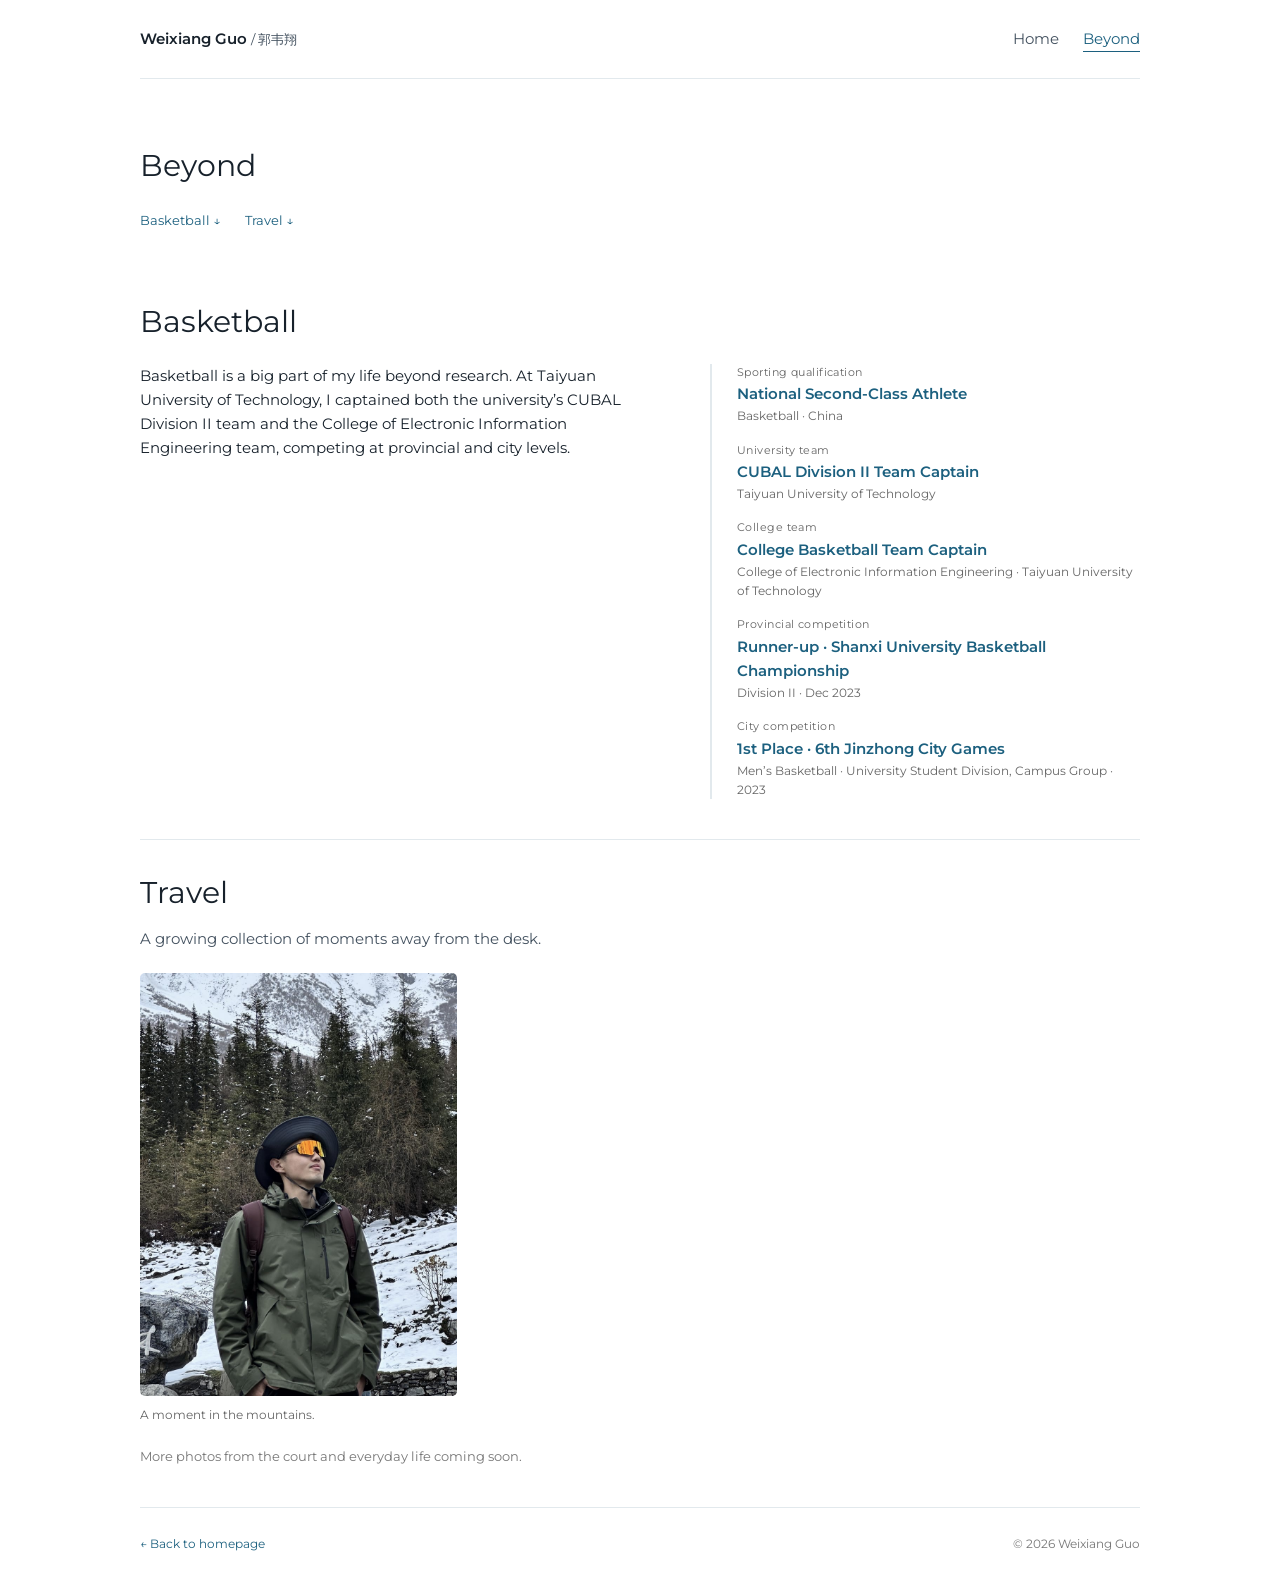
==== beyond.html @ 60a2f401 "Align Beyond typography and simplify page headings" ====
<!DOCTYPE html>
<html lang="en">
<head>
  <meta charset="UTF-8">
  <meta name="viewport" content="width=device-width, initial-scale=1">
  <meta name="author" content="Weixiang Guo | 郭韦翔">
  <meta name="description" content="Beyond research: Weixiang Guo's basketball background, life, and travel moments.">
  <meta name="color-scheme" content="light">
  <title>Beyond | Weixiang Guo</title>
  <link rel="icon" href="assets/images/favicon.svg" type="image/svg+xml">
  <link rel="stylesheet" href="stylesheet.css?v=honors-top5-gray-20261006">
  <link rel="stylesheet" href="beyond.css?v=type-20261006">
  <script src="interactions.js" defer></script>
</head>
<body class="beyond-page">
  <a class="skip-link" href="#beyond">Skip to main content</a>
  <div class="beyond-shell">
    <header class="beyond-header">
      <a class="beyond-brand" href="index.html">Weixiang Guo <span lang="zh-CN">/ 郭韦翔</span></a>
      <nav aria-label="Main navigation">
        <a href="index.html">Home</a>
        <a href="beyond.html" aria-current="page">Beyond</a>
      </nav>
    </header>

    <main id="beyond" tabindex="-1">
      <header class="beyond-intro">
        <h1>Beyond</h1>
        <nav class="beyond-jump-links" aria-label="Beyond sections">
          <a href="#basketball">Basketball <span aria-hidden="true">↓</span></a>
          <a href="#moments">Travel <span aria-hidden="true">↓</span></a>
        </nav>
      </header>

      <section id="basketball" class="beyond-section" aria-labelledby="basketball-title">
        <h2 id="basketball-title">Basketball</h2>
        <div class="basketball-layout">
          <div class="basketball-copy">
            <p>Basketball is a big part of my life beyond research. At Taiyuan University of Technology, I captained both the university’s CUBAL Division II team and the College of Electronic Information Engineering team, competing at provincial and city levels.</p>
          </div>
          <dl class="basketball-highlights">
            <div><dt>Sporting qualification</dt><dd>National Second-Class Athlete <span>Basketball · China</span></dd></div>
            <div><dt>University team</dt><dd>CUBAL Division II Team Captain <span>Taiyuan University of Technology</span></dd></div>
            <div><dt>College team</dt><dd>College Basketball Team Captain <span>College of Electronic Information Engineering · Taiyuan University of Technology</span></dd></div>
            <div><dt>Provincial competition</dt><dd>Runner-up · Shanxi University Basketball Championship <span>Division II · Dec 2023</span></dd></div>
            <div><dt>City competition</dt><dd>1st Place · 6th Jinzhong City Games <span>Men’s Basketball · University Student Division, Campus Group · 2023</span></dd></div>
          </dl>
        </div>
      </section>

      <section id="moments" class="beyond-section" aria-labelledby="moments-title">
        <h2 id="moments-title">Travel</h2>
        <p class="moments-intro">A growing collection of moments away from the desk.</p>
        <div class="moments-grid">
          <!-- Add only owner-approved photos here. Keep accurate alt text and captions. -->
          <figure class="moment">
            <a href="assets/images/weixiang-mountain-v2.jpg" data-figure data-caption="A moment in the mountains." aria-label="Enlarge mountain photograph">
              <img src="assets/images/weixiang-mountain-v2.jpg" alt="Weixiang Guo standing in a snow-covered mountain landscape" width="900" height="1200" loading="lazy">
            </a>
            <figcaption>A moment in the mountains.</figcaption>
          </figure>
        </div>
        <p class="moments-note">More photos from the court and everyday life coming soon.</p>
      </section>
    </main>

    <footer class="beyond-footer"><a href="index.html">← Back to homepage</a><span>© 2026 Weixiang Guo</span></footer>
  </div>
  <dialog id="figure-dialog" class="figure-dialog" aria-labelledby="figure-caption">
    <form method="dialog"><button class="dialog-close" aria-label="Close photograph">×</button></form>
    <figure><img id="figure-image" alt=""><figcaption id="figure-caption"></figcaption></figure>
  </dialog>
</body>
</html>
---- stylesheet.css ----
@font-face {
  font-family: "Outfit";
  src: url("assets/fonts/outfit-latin.woff2") format("woff2");
  font-weight: 100 900;
  font-style: normal;
  font-display: swap;
}

@font-face {
  font-family: "Ma Shan Zheng";
  src: url("assets/fonts/mashanzheng-guoweixiang.woff2") format("woff2");
  font-weight: 400;
  font-style: normal;
  font-display: swap;
}

@font-face {
  font-family: "AR PL UKai CN Name";
  src: url("assets/fonts/ar-pl-ukai-cn-guoweixiang.woff2") format("woff2");
  font-weight: 400;
  font-style: normal;
  font-display: swap;
  unicode-range: U+90ED, U+97E6, U+7FD4;
}

@font-face {
  font-family: "AR PL UMing CN Name";
  src: url("assets/fonts/ar-pl-uming-cn-guoweixiang.woff2") format("woff2");
  font-weight: 400;
  font-style: normal;
  font-display: swap;
  unicode-range: U+90ED, U+97E6, U+7FD4;
}

@font-face {
  font-family: "Montserrat";
  src: url("assets/fonts/montserrat-variable.ttf") format("truetype");
  font-weight: 100 900;
  font-style: normal;
  font-display: swap;
}

:root {
  --text-primary: #17212b;
  --text-secondary: #43515f;
  --text-tertiary: #6b7884;
  --bg-primary: #ffffff;
  --highlight-blue: #f2f7fa;
  --accent-blue: #1f6685;
  --accent-orange: #9a5e32;
  --line: #e2e9ed;
  --link-color: #1c607f;
  --font-heading: Palatino, "Palatino Linotype", "Book Antiqua", Georgia, "Times New Roman", serif;
}

* { box-sizing: border-box; }
[hidden] { display: none !important; }
html { scroll-behavior: smooth; }
body {
  margin: 0;
  background: var(--bg-primary);
  color: var(--text-primary);
  font-family: "Outfit", "Segoe UI", "Microsoft YaHei", sans-serif;
  font-size: 17px;
  font-weight: 400;
  line-height: 1.65;
  letter-spacing: 0;
  -webkit-font-smoothing: antialiased;
}
::selection { background: #d9eaf1; color: #163a4b; }
a { color: var(--link-color); text-decoration: none; transition: color .18s ease; }
a:hover { color: var(--accent-orange); }
a:focus-visible, button:focus-visible, summary:focus-visible {
  outline: 2px solid var(--accent-blue);
  outline-offset: 4px;
  border-radius: 2px;
}
img { display: block; max-width: 100%; }
figure, blockquote, p { margin: 0; }
button, summary { -webkit-tap-highlight-color: transparent; }
button { font: inherit; }
strong { font-weight: 600; }
.muted, .muted a { color: var(--text-secondary); }
.sr-only { position: absolute; width: 1px; height: 1px; padding: 0; margin: -1px; overflow: hidden; clip-path: inset(50%); white-space: nowrap; border: 0; }
.skip-link { position: fixed; top: -100px; left: 16px; z-index: 100; padding: 8px 16px; background: white; border: 1px solid var(--accent-blue); }
.skip-link:focus { top: 12px; }
.page-shell { width: min(940px, calc(100% - 400px)); margin: 0 auto; }
.page-section { scroll-margin-top: 38px; margin-top: 46px; }
.page-section:focus { outline: none; }

/* Section navigation adapted from the reference homepage. */
.section-nav {
  --indicator-y: 0px;
  --indicator-height: 30px;
  --indicator-x: 0px;
  --indicator-width: 56px;
  position: fixed;
  top: 50%;
  left: max(20px, calc(50% - 656px));
  width: 148px;
  transform: translateY(-50%);
  z-index: 20;
}
.section-nav__label { display: inline-block; margin: 0 0 16px 17px; font-family: var(--font-heading); font-size: 17px; color: var(--text-secondary); line-height: 1; }
.section-nav__track { position: relative; }
.section-nav__track::before { position: absolute; top: 0; bottom: 0; left: 0; width: 1px; background: var(--line); content: ""; }
.section-nav__indicator { position: absolute; top: 0; left: 0; width: 2px; height: var(--indicator-height); background: var(--accent-blue); transform: translateY(var(--indicator-y)); transition: height .2s ease, transform .3s ease; opacity: 0; }
.section-nav.is-ready .section-nav__indicator { opacity: 1; }
.section-nav__list { list-style: none; margin: 0; padding: 0; }
.section-nav__item { margin: 0; padding: 0; }
.section-nav__link { display: block; padding: 9px 4px 9px 17px; font-family: var(--font-heading); font-size: 15px; color: var(--text-tertiary); line-height: 1.3; transition: color .2s ease, transform .2s ease; }
.section-nav__link:hover, .section-nav__link.is-active { color: var(--link-color); transform: translateX(3px); }
.section-nav__link.is-active { font-weight: 600; }

/* Profile */
.profile { display: grid; grid-template-columns: minmax(0, 1fr) 260px; gap: 48px; align-items: center; margin-top: 66px; }
.name { display: flex; align-items: baseline; flex-wrap: wrap; gap: 12px; margin: 0 0 22px; font-family: var(--font-heading); font-size: 44px; font-weight: 400; line-height: 1.2; letter-spacing: -.025em; }
.name-divider { color: #a9b1bc; font-size: 27px; }
.chinese-name { font-family: "AR PL UMing CN Name", "SimSun", "Songti SC", "STSong", serif; font-size: 27px; font-weight: 400; color: #55636f; letter-spacing: 0; }
.profile-intro { margin-top: 12px; line-height: 1.7; }
.profile-intro--muted { color: var(--text-secondary); font-size: 15.5px; }
.profile-portrait { margin: 0; }
.avatar { width: 100%; height: auto; object-fit: contain; object-position: center; border-radius: 44px; box-shadow: 0 10px 30px rgb(25 52 66 / 12%); }
.profile-links { display: flex; gap: 12px 21px; flex-wrap: wrap; align-items: center; margin-top: 21px; }
.profile-link { display: inline-flex; align-items: center; gap: 7px; font-size: 15.5px; color: var(--link-color); }
.profile-link img, .profile-link svg { width: 22px; height: 22px; object-fit: contain; flex-shrink: 0; }
.profile-link--rednote img { width: 24px; height: 24px; }
.profile-details { margin-top: 12px; font-size: 15px; }
.profile-details summary { display: inline-flex; align-items: center; gap: 9px; cursor: pointer; list-style: none; color: var(--link-color); font-size: 14px; }
.profile-details summary::-webkit-details-marker { display: none; }
.profile-details summary::after { content: ""; width: 5px; height: 5px; border-right: 1px solid; border-bottom: 1px solid; transform: rotate(45deg) translateY(-2px); transition: transform .2s ease; }
.profile-details[open] summary::after { transform: rotate(225deg); }
.profile-details__content { margin-top: 10px; padding: 6px 0 6px 15px; border-left: 2px solid #deebf9; color: var(--text-secondary); line-height: 1.8; }

/* Main sections */
.section-heading { display: flex; align-items: baseline; justify-content: space-between; flex-wrap: wrap; gap: 10px 20px; margin-bottom: 20px; }
.section-title { margin: 0; font-family: var(--font-heading); font-size: 31px; font-weight: 400; letter-spacing: 0; line-height: 1.25; }
.news-section { margin-top: 40px; }
.news-list { list-style: none; margin: 0; padding: 0; }
.news-list li { display: grid; grid-template-columns: 87px minmax(0, 1fr); gap: 15px; margin-top: 9px; font-size: 16px; }
.news-list time { color: var(--text-tertiary); font-size: 15px; font-variant-numeric: tabular-nums; }
.news-list em { font-style: normal; }
.news-archive { margin-top: 12px; }
.news-archive summary { width: fit-content; color: var(--link-color); font-size: 14px; cursor: pointer; }
.news-archive .news-list { margin-top: 12px; }

/* Shared research and patent assets. */
.paper-row { display: grid; grid-template-columns: 225px minmax(0, 1fr); gap: 27px; align-items: center; padding: 23px 18px; margin: 13px -18px; }
.paper-figure { display: block; min-width: 0; }
.paper-figure img { width: 100%; height: auto; max-height: 215px; object-fit: contain; transition: opacity .18s ease; }
.paper-figure:hover img { opacity: .85; }
.papertitle { margin: 0 0 8px; font-family: "Outfit", "Segoe UI", sans-serif; font-size: 18px; font-weight: 650; line-height: 1.45; color: var(--link-color); }
.papertitle a { color: inherit; }
.papertitle a:hover { color: var(--accent-orange); }
.authors { color: var(--text-secondary); font-size: 15.5px; line-height: 1.55; }
.author-self { position: relative; z-index: 0; display: inline-block; padding: 0 1px; font-weight: 600; color: var(--text-primary); isolation: isolate; }
.author-self::before { position: absolute; top: 50%; right: -2px; left: -2px; z-index: -1; height: .9em; background: linear-gradient(90deg, #ffe95e12, #ffe95e60 12%, #fff17661 80%, #ffe95e12); clip-path: polygon(0 22%, 9% 10%, 36% 17%, 68% 5%, 100% 18%, 99% 84%, 82% 94%, 51% 88%, 21% 100%, 1% 84%); content: ""; transform: translateY(-50%) rotate(-.7deg) skewX(-2deg); }
.venue-full { color: var(--text-primary); font-size: 15px; font-style: italic; margin-top: 6px; line-height: 1.55; }
.paper-description { margin-top: 10px; color: var(--text-secondary); font-size: 16px; line-height: 1.6; }
.paper-links-group { display: flex; align-items: center; flex-wrap: wrap; gap: 10px 20px; margin-top: 14px; }
.link-with-icon { display: inline-flex; align-items: center; gap: 7px; font-size: 15.5px; font-weight: 500; }
.link-with-icon img, .link-with-icon svg { width: 20px; height: 20px; flex-shrink: 0; object-fit: contain; }

/* Publications match Rui Jin's Montserrat, text-above-figure layout. */
.research-section { font-family: "Montserrat", sans-serif; font-size: 15px; line-height: 1.6; color: #333; }
.research-section .section-heading { margin-bottom: 10px; }
.research-section .section-title { margin: 10px 0; font-family: inherit; font-size: 30px; font-weight: 400; line-height: 1.5; }
.publication-item { margin: 0 0 28px; padding: 0 0 16px; border-bottom: 1px solid #f0f0f0; overflow-wrap: anywhere; }
.publication-item:last-child { border-bottom: 0; }
.publication-item .papertitle { margin: 0; font-family: inherit; font-size: 1.1em; font-weight: 700; line-height: inherit; color: #000; }
.publication-item .authors { color: inherit; font-size: inherit; line-height: inherit; }
.publication-item .author-self { padding: 0; color: inherit; font-weight: 700; }
.publication-item .author-self::before { content: none; }
.publication-item .venue-full { margin: 0; color: inherit; font-size: inherit; font-style: italic; line-height: inherit; }
.publication-item strong { font-weight: 700; }
.publication-link { color: var(--link-color); font-weight: 500; font-style: normal; }
.publication-link:hover { color: var(--link-color); }
.publication-item .paper-figure { width: 100%; max-width: 840px; margin: 10px 0 15px; }
.publication-item .paper-figure img { max-height: none; border-radius: 6px; box-shadow: 0 2px 5px rgb(0 0 0 / 10%); }
.publication-visuals { display: grid; grid-template-columns: var(--visual-columns, minmax(0, 1fr)); gap: 12px; align-items: start; width: 100%; max-width: 840px; margin: 10px 0 15px; }
.publication-item .publication-visuals .paper-figure { margin: 0; max-width: none; }

@media (max-width: 700px) {
  .publication-item { margin-bottom: 22px; padding-bottom: 12px; }
  .publication-item .paper-figure { max-width: 480px; }
  .publication-visuals { grid-template-columns: minmax(0, 1fr); max-width: 480px; }
}

/* Projects */
.projects-section { font-family: "Montserrat", sans-serif; font-size: 15px; line-height: 1.6; color: #333; }
.projects-section .section-title { font-family: inherit; font-size: 30px; font-weight: 400; line-height: 1.5; }
.projects-section .link-with-icon { font-family: inherit; font-size: inherit; font-weight: 500; color: var(--link-color); }
.project-card { display: grid; grid-template-columns: minmax(0, 300px) minmax(0, 1fr); gap: 30px; align-items: center; padding: 25px 0; }
.project-card + .project-card { border-top: 1px solid var(--line); }
.project-media { min-width: 0; display: flex; justify-content: center; }
.project-video { display: block; width: 100%; height: auto; border-radius: 8px; background: #101820; }
.project-video--portrait { width: min(100%, 257px); }
.project-copy { min-width: 0; }
.project-heading { display: grid; grid-template-columns: minmax(0, 1fr) auto; align-items: baseline; gap: 4px 16px; margin-bottom: 7px; }
.project-dates { margin: 0; color: #757575; font-size: inherit; font-style: italic; white-space: nowrap; }
.project-copy h3 { margin: 0; font-family: inherit; font-size: 1.1em; font-weight: 700; line-height: inherit; color: #000; }
.project-copy h3 a { color: var(--text-primary); }
.project-copy h3 a:hover { color: var(--accent-orange); }
.project-copy > p:not(.project-kicker) { margin-bottom: 13px; color: inherit; font-size: inherit; line-height: inherit; }
.project-kicker { color: inherit; font-size: inherit; font-weight: 700; font-style: italic; letter-spacing: 0; text-transform: none; }
.project-details { margin: 10px 0 13px; padding-left: 20px; color: inherit; font-size: inherit; line-height: 1.6; }
.project-details li + li { margin-top: 7px; }
.project-details strong { font-weight: 700; }

@media (max-width: 700px) {
  .projects-section .section-title { font-size: 1.6rem; }
  .project-heading { grid-template-columns: 1fr; }
}

/* Timeline follows Rui Jin's main-line and branch layout. */
.timeline-section { font-family: "Montserrat", sans-serif; font-size: 15px; line-height: 1.6; color: #333; }
.timeline-section .section-title { font-family: inherit; font-size: 30px; font-weight: 400; line-height: 1.5; }
.timeline-section a { color: var(--link-color); font-weight: 500; overflow-wrap: anywhere; }
.timeline { position: relative; margin-top: 18px; }
.timeline::before { content: ""; position: absolute; top: 10px; bottom: 10px; left: 144px; width: 2px; background: #e8e8e8; }
.timeline-item { display: grid; grid-template-columns: 90px 72px minmax(0, 1fr); gap: 18px; align-items: center; position: relative; padding: 8px 0 24px; }
.timeline-item:last-child { padding-bottom: 8px; }
.timeline-date { color: #666; font-size: .92em; font-weight: 500; text-align: right; line-height: 1.35; }
.timeline-logo { width: 72px; height: 72px; border: 1px solid #e6e6e6; border-radius: 50%; background: #fff; display: flex; align-items: center; justify-content: center; position: relative; z-index: 1; overflow: hidden; box-shadow: 0 2px 8px rgb(0 0 0 / 6%); }
.timeline-logo img { width: 100%; height: 100%; object-fit: contain; object-position: var(--logo-position, center); transform: translate(var(--logo-x, 0px), var(--logo-y, 0px)) scale(var(--logo-scale, .78)); display: block; }
.timeline-logo--lab img { border-radius: 50%; }
.timeline-sub { align-items: center; padding-top: 0; }
.timeline-sub .timeline-branch { grid-column: 2 / 4; grid-row: 1; justify-self: start; align-self: center; width: 72px; height: 2px; margin-left: 36px; background: #e8e8e8; position: relative; z-index: 0; }
.timeline-sub .timeline-branch::before { content: ""; position: absolute; left: -5px; top: -4px; width: 10px; height: 10px; border-radius: 50%; background: #b5b5b5; border: 2px solid #fff; box-shadow: 0 0 0 1px #e8e8e8; }
.timeline-sub-content { grid-column: 3; grid-row: 1; display: grid; grid-template-columns: 72px minmax(0, 1fr); gap: 18px; align-items: center; min-width: 0; position: relative; z-index: 1; }
.timeline-body { min-width: 0; padding-bottom: 16px; border-bottom: 1px solid #f1f1f1; }
.timeline-item:last-child .timeline-body { border-bottom: none; }
.timeline-body h3 { margin: 0 0 4px; font-family: inherit; font-size: 1.08em; font-weight: 700; line-height: 1.5; color: #111; }
.timeline-org { font-weight: 500; color: #333; overflow-wrap: anywhere; }
.timeline-note { color: #666; font-size: .95em; margin-top: 2px; overflow-wrap: anywhere; }
@media (max-width: 700px) {
  .timeline-section .section-title { font-size: 1.6rem; }
  .timeline::before { left: 32px; }
  .timeline-item { grid-template-columns: 64px minmax(0, 1fr); gap: 14px; align-items: start; padding-bottom: 22px; }
  .timeline-date { grid-column: 2; text-align: left; font-size: .88em; }
  .timeline-logo { grid-column: 1; grid-row: 1 / span 3; width: 64px; height: 64px; }
  .timeline-body { grid-column: 2; padding-bottom: 14px; }
  .timeline-sub .timeline-branch { grid-column: 1 / 3; grid-row: 2; align-self: start; width: 58px; margin-top: 32px; margin-left: 32px; }
  .timeline-sub-content { grid-column: 2; grid-row: 2; grid-template-columns: 64px minmax(0, 1fr); gap: 14px; align-items: start; }
  .timeline-sub .timeline-logo { grid-column: 1; grid-row: 1 / span 2; }
  .timeline-sub .timeline-body { grid-column: 2; }
}

/* Legacy institution styles retained for future sections. */
.institution-row { display: grid; grid-template-columns: 108px minmax(0, 1fr) auto; gap: 24px; align-items: center; padding: 15px 0; }
.institution-logo { display: flex; align-items: center; justify-content: center; width: 108px; min-height: 65px; }
.institution-logo img { object-fit: contain; }
.institution-mark { display: grid; place-items: center; width: 78px; height: 78px; margin-left: 15px; border: 1px solid #cadbe2; border-radius: 50%; color: #16566f; background: #f2f8fa; font-family: var(--font-heading); font-size: 22px; letter-spacing: .03em; }
.institution-copy h3 { font-size: 18px; line-height: 1.45; font-weight: 600; margin: 0 0 4px; }
.institution-copy h3 a { color: var(--text-primary); }
.institution-copy h3 a:hover { color: var(--link-color); }
.institution-copy p { color: var(--text-secondary); font-size: 16px; line-height: 1.55; }
.institution-date { text-align: right; color: var(--text-secondary); font-size: 15px; font-variant-numeric: tabular-nums; white-space: nowrap; }
.institution-date span { display: block; color: var(--text-tertiary); font-size: 14px; }
.education-row { padding: 0; }
.experience-list .institution-row:first-child { padding-top: 0; }
.experience-list .institution-row:last-child { padding-bottom: 0; }

.patents-section { font-family: "Montserrat", sans-serif; font-size: 15px; line-height: 1.6; color: #333; }
.patents-section .section-title { font-family: inherit; font-size: 30px; font-weight: 400; line-height: 1.5; }
.patent-entry { padding: 14px 0; border-bottom: 1px solid #f1f1f1; overflow-wrap: anywhere; }
.patent-entry:first-of-type { padding-top: 0; }
.patent-entry:last-child { border-bottom: none; padding-bottom: 0; }
.patent-heading { display: flex; align-items: baseline; justify-content: space-between; gap: 4px 20px; }
.patent-entry h3 { margin: 0; min-width: 0; font-family: inherit; font-size: 17px; font-weight: 700; line-height: 1.5; color: #111; }
.patent-date { flex-shrink: 0; font-size: 14px; font-weight: 500; color: #666; white-space: nowrap; }
.patent-inventors { margin: 3px 0 0; }
.patent-meta { margin: 3px 0 0; font-size: 14px; color: #666; }
.patent-meta a { color: var(--link-color); font-weight: 500; }
.patent-meta a:hover { color: var(--accent-orange); }

.honors-section { font-family: "Montserrat", sans-serif; font-size: 15px; line-height: 1.6; color: #333; }
.honors-section .section-title { font-family: inherit; font-size: 30px; font-weight: 400; line-height: 1.5; }
.awards-list { list-style: none; padding: 0; margin: 0; }
.awards-list li { display: grid; grid-template-columns: 104px minmax(0, 1fr); gap: 12px; padding: 3px 0; line-height: 1.5; }
.awards-list li:first-child { padding-top: 0; }
.awards-list li:last-child { padding-bottom: 0; }
.awards-list .award-scholarships-start { margin-top: 10px; }
.awards-list strong { font-weight: 600; color: #111; }
.awards-list .award-rank { color: #666; font-weight: 400; }
.award-year { font-size: 14px; color: #666; font-weight: 500; font-variant-numeric: tabular-nums; }
.awards-note { margin: 10px 0 0 116px; font-size: 13px; color: #666; font-style: italic; }
.language-score { font-size: 17px; line-height: 1.65; }
.language-score span { color: var(--text-secondary); }
.beyond-layout p { font-size: 16.5px; line-height: 1.7; }
.beyond-layout p + p { margin-top: 12px; }
.film-note { margin-top: 15px; font-size: 16.5px; line-height: 1.7; }
.personal-quote { margin: 30px 0 0; padding: 12px 0 12px 20px; border-left: 2px solid #dbe8f6; }
.personal-quote p { font-family: var(--font-heading); font-size: 19px; line-height: 1.6; color: var(--text-secondary); font-style: italic; }
.personal-quote cite { display: block; margin-top: 10px; font-size: 14px; font-style: normal; color: var(--text-tertiary); }
.site-footer { display: flex; justify-content: space-between; align-items: center; padding: 46px 0 34px; color: var(--text-tertiary); font-size: 13px; }
.back-top { color: var(--text-secondary); font-size: 21px; }

/* Native figure preview. */
.figure-dialog { width: min(1120px, calc(100% - 36px)); max-height: calc(100dvh - 50px); padding: 44px 24px 20px; border: 1px solid #dbe3ef; border-radius: 6px; color: var(--text-primary); background: white; }
.figure-dialog::backdrop { background: #14283c99; }
.figure-dialog img { max-height: calc(100dvh - 180px); width: 100%; object-fit: contain; }
.figure-dialog figcaption { text-align: center; font-size: 15px; color: var(--text-secondary); margin-top: 18px; }
.dialog-close { position: absolute; top: 5px; right: 12px; width: 38px; height: 38px; border: 0; background: none; color: var(--text-secondary); font-size: 29px; cursor: pointer; }
body:has(.figure-dialog[open]) { overflow: hidden; }

@media (max-width: 1170px) {
  .page-shell { width: min(940px, calc(100% - 64px)); }
  .section-nav { position: sticky; top: 0; left: auto; width: 100%; transform: none; background: #fffffff5; border-bottom: 1px solid var(--line); }
  .section-nav__inner { display: flex; align-items: center; gap: 15px; max-width: 1004px; margin: 0 auto; padding: 0 28px; }
  .section-nav__label { margin: 0; flex-shrink: 0; font-size: 17px; }
  .section-nav__track { flex: 1; min-width: 0; overflow-x: auto; scrollbar-width: none; }
  .section-nav__track::-webkit-scrollbar { display: none; }
  .section-nav__track::before { display: none; }
  .section-nav__list { display: flex; width: max-content; }
  .section-nav__link { padding: 17px 11px; white-space: nowrap; font-size: 15px; }
  .section-nav__link:hover, .section-nav__link.is-active { transform: none; }
  .section-nav__indicator { top: auto; bottom: 0; height: 2px; width: var(--indicator-width); transform: translateX(var(--indicator-x)); transition: width .2s ease, transform .3s ease; }
  .page-section { scroll-margin-top: 85px; }
  .profile { margin-top: 40px; }
  .paper-row { margin-right: 0; margin-left: 0; }
}

@media (max-width: 850px) {
  .profile { grid-template-columns: minmax(0, 1fr) 210px; gap: 26px; }
  .avatar { border-radius: 38px; }
  .name { font-size: 38px; gap: 9px; }
  .paper-row { grid-template-columns: 190px minmax(0, 1fr); gap: 22px; padding: 21px 15px; }
  .institution-row { grid-template-columns: 88px minmax(0, 1fr); gap: 5px 20px; }
  .institution-logo { width: 88px; grid-row: span 2; }
  .institution-date { grid-column: 2; text-align: left; }
  .institution-date span { display: inline; margin-left: 8px; }
}

@media (max-width: 640px) {
  body { font-size: 16px; }
  .page-shell { width: calc(100% - 36px); }
  .section-nav__inner { padding: 0 18px; gap: 12px; }
  .section-nav__link { padding: 15px 10px; font-size: 14px; }
  .profile { display: flex; flex-direction: column; align-items: stretch; gap: 0; margin-top: 26px; }
  .profile-portrait { order: -1; align-self: center; width: 210px; margin: 0 0 26px; }
  .name { justify-content: center; gap: 10px; font-size: 36px; margin-bottom: 19px; }
  .name-divider { font-size: 22px; }
  .chinese-name { font-size: 22px; }
  .profile-links { gap: 13px 20px; }
  .profile-link { font-size: 15px; }
  .page-section { margin-top: 38px; }
  .profile { margin-top: 26px; }
  .section-title { font-size: 28px; }
  .section-heading { margin-bottom: 17px; }
  .news-list li { grid-template-columns: 74px minmax(0, 1fr); gap: 10px; font-size: 15.5px; }
  .news-list time { font-size: 14.5px; }
  .paper-row { grid-template-columns: 1fr; gap: 18px; padding: 20px 15px; margin-top: 15px; }
  .paper-figure img { max-height: 215px; }
  .papertitle { font-size: 18px; line-height: 1.5; }
  .authors { font-size: 15.5px; }
  .venue-full { font-size: 15px; }
  .paper-description { font-size: 16px; }
  .paper-links-group { gap: 12px 19px; }
  .link-with-icon { font-size: 15px; }
  .project-card { grid-template-columns: 1fr; gap: 20px; padding: 22px 0; }
  .project-media { width: 100%; max-width: 480px; margin-inline: auto; }
  .institution-row { grid-template-columns: 66px minmax(0, 1fr); gap: 5px 15px; padding: 14px 0; }
  .institution-logo { width: 66px; min-height: 48px; }
  .institution-logo img { max-width: 62px; max-height: 56px; }
  .institution-logo--wide img { max-width: 66px; }
  .institution-mark { width: 58px; height: 58px; margin-left: 4px; font-size: 17px; }
  .institution-copy h3 { font-size: 17px; }
  .institution-copy p { font-size: 15.5px; }
  .institution-date { font-size: 15px; white-space: normal; }
  .patents-section .section-title, .honors-section .section-title { font-size: 1.6rem; }
  .patent-heading { flex-direction: column; gap: 2px; }
  .awards-list li { grid-template-columns: 104px minmax(0, 1fr); gap: 9px; }
  .award-year { font-size: 13px; }
  .awards-note { margin-left: 0; }
  .language-score { font-size: 16px; }
  .beyond-layout p, .film-note { font-size: 16px; }
  .personal-quote { margin-top: 27px; padding-left: 15px; }
  .personal-quote p { font-size: 18px; }
  .site-footer { font-size: 12px; padding: 28px 0; }
  .figure-dialog { padding: 46px 12px 18px; }
}

@media (max-width: 360px) {
  .name { font-size: 31px; gap: 8px; }
}

@media (prefers-reduced-motion: reduce) {
  html { scroll-behavior: auto; }
  *, *::before, *::after { animation: none !important; transition: none !important; }
}

@media print {
  .section-nav, .skip-link, .back-top, .figure-dialog { display: none !important; }
  .page-shell { width: 100%; }
  .profile { margin-top: 0; }
  .page-section { margin-top: 24px; }
  .paper-row { break-inside: avoid; margin-left: 0; margin-right: 0; }
}
---- beyond.css ----
.beyond-page { font-family: "Montserrat", sans-serif; font-size: 15px; line-height: 1.6; }
.beyond-shell { width: min(1000px, calc(100% - 64px)); margin-inline: auto; }
.beyond-header { display: flex; justify-content: space-between; align-items: center; gap: 20px; padding: 27px 0; border-bottom: 1px solid var(--line); }
.beyond-brand { color: var(--text-primary); font-weight: 600; }
.beyond-brand span { color: var(--text-secondary); font-size: 13px; font-weight: 400; }
.beyond-header nav { display: flex; gap: 24px; }
.beyond-header nav a { color: var(--text-secondary); }
.beyond-header nav a[aria-current="page"] { color: var(--link-color); text-decoration: underline; text-underline-offset: 7px; }
.beyond-intro { padding: 64px 0 38px; }
.beyond-intro h1 { margin: 0; font-family: inherit; font-size: 30px; line-height: 1.5; font-weight: 400; }
.beyond-jump-links { display: flex; flex-wrap: wrap; gap: 24px; margin-top: 22px; font-size: 13px; }
.beyond-section { padding: 30px 0 40px; scroll-margin-top: 24px; }
.beyond-section + .beyond-section { border-top: 1px solid var(--line); }
.beyond-section h2 { margin: 0 0 20px; font-family: inherit; font-size: 30px; font-weight: 400; line-height: 1.5; }
.basketball-layout { display: grid; grid-template-columns: 1.2fr 1fr; gap: 54px; }
.basketball-copy p + p { margin-top: 14px; }
.basketball-highlights { margin: 0; padding-left: 25px; border-left: 2px solid #e2e9ed; }
.basketball-highlights div + div { margin-top: 16px; }
.basketball-highlights dt { font-size: 11px; color: #666; letter-spacing: .04em; }
.basketball-highlights dd { margin: 1px 0 0; font-size: 15px; font-weight: 600; color: var(--link-color); }
.basketball-highlights dd span { display: block; font-size: 12px; line-height: 1.6; font-weight: 400; color: #666; }
.moments-intro { color: var(--text-secondary); margin: -8px 0 22px; }
.moments-grid { display: grid; grid-template-columns: repeat(3, minmax(0, 1fr)); gap: 24px; }
.moment { min-width: 0; }
.moment a { display: block; border-radius: 5px; overflow: hidden; }
.moment img { width: 100%; height: auto; }
.moment figcaption { margin-top: 9px; color: #666; font-size: 12px; }
.moments-note { margin-top: 22px; color: #777; font-size: 13px; }
.beyond-footer { display: flex; justify-content: space-between; flex-wrap: wrap; gap: 12px; padding: 26px 0 32px; border-top: 1px solid var(--line); font-size: 12px; color: #777; }
@media (max-width: 700px) {
  .beyond-shell { width: calc(100% - 36px); }
  .beyond-header { flex-wrap: wrap; padding: 20px 0; gap: 12px 20px; }
  .beyond-header nav { gap: 18px; font-size: 13px; }
  .beyond-brand span { display: none; }
  .beyond-intro { padding-top: 40px; }
  .basketball-layout { grid-template-columns: 1fr; gap: 24px; }
  .basketball-highlights { padding-left: 18px; }
  .moments-grid { grid-template-columns: repeat(2, minmax(0, 1fr)); gap: 18px; }
}
@media (max-width: 640px) {
  .beyond-intro h1, .beyond-section h2 { font-size: 1.6rem; }
}
@media (max-width: 440px) {
  .moments-grid { grid-template-columns: 1fr; }
}
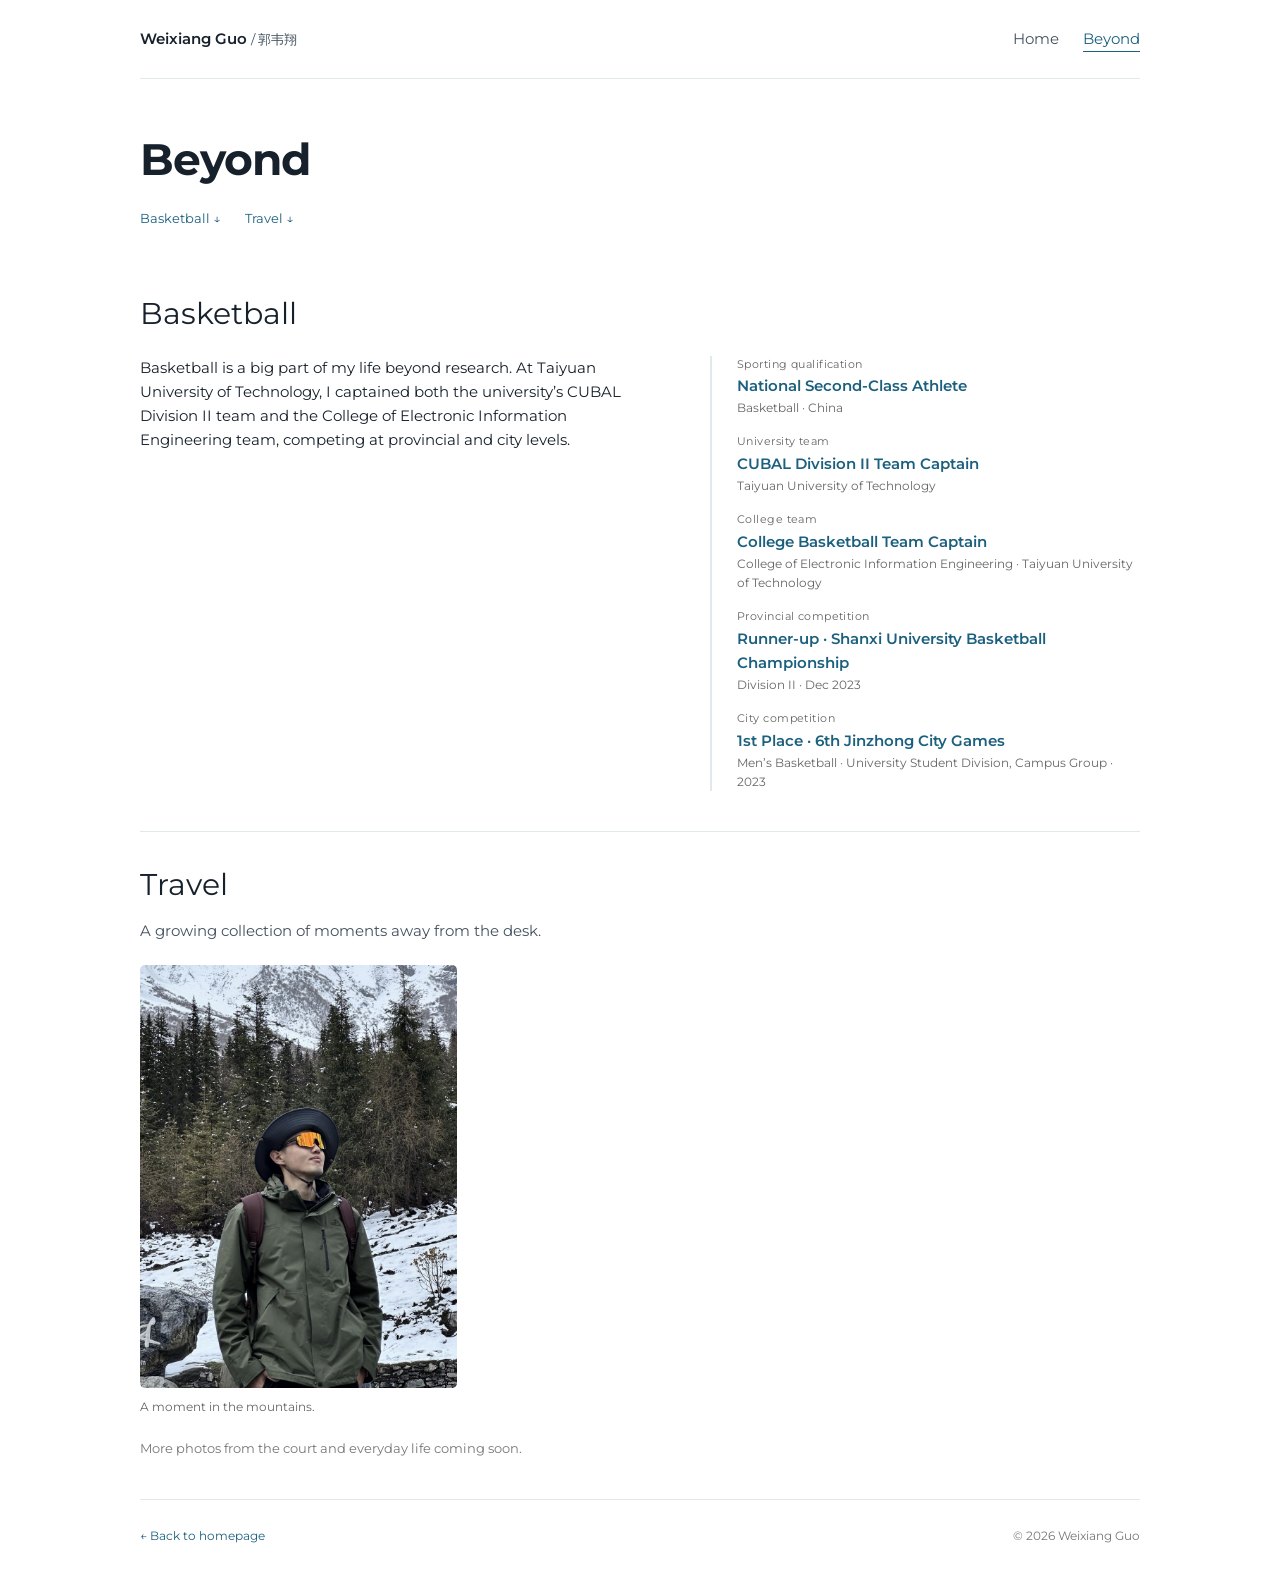
==== commit 99420b7b: "Emphasize Beyond heading with larger bold typography" ====
--- a/beyond.html
+++ b/beyond.html
@@ -9,7 +9,7 @@
   <title>Beyond | Weixiang Guo</title>
   <link rel="icon" href="assets/images/favicon.svg" type="image/svg+xml">
   <link rel="stylesheet" href="stylesheet.css?v=honors-top5-gray-20261006">
-  <link rel="stylesheet" href="beyond.css?v=type-20261006">
+  <link rel="stylesheet" href="beyond.css?v=heading-20261006">
   <script src="interactions.js" defer></script>
 </head>
 <body class="beyond-page">
--- a/beyond.css
+++ b/beyond.css
@@ -6,8 +6,8 @@
 .beyond-header nav { display: flex; gap: 24px; }
 .beyond-header nav a { color: var(--text-secondary); }
 .beyond-header nav a[aria-current="page"] { color: var(--link-color); text-decoration: underline; text-underline-offset: 7px; }
-.beyond-intro { padding: 64px 0 38px; }
-.beyond-intro h1 { margin: 0; font-family: inherit; font-size: 30px; line-height: 1.5; font-weight: 400; }
+.beyond-intro { padding: 54px 0 32px; }
+.beyond-intro h1 { margin: 0; font-family: inherit; font-size: clamp(36px, 4vw, 44px); line-height: 1.2; font-weight: 700; letter-spacing: -.025em; }
 .beyond-jump-links { display: flex; flex-wrap: wrap; gap: 24px; margin-top: 22px; font-size: 13px; }
 .beyond-section { padding: 30px 0 40px; scroll-margin-top: 24px; }
 .beyond-section + .beyond-section { border-top: 1px solid var(--line); }
@@ -38,7 +38,7 @@
   .moments-grid { grid-template-columns: repeat(2, minmax(0, 1fr)); gap: 18px; }
 }
 @media (max-width: 640px) {
-  .beyond-intro h1, .beyond-section h2 { font-size: 1.6rem; }
+  .beyond-section h2 { font-size: 1.6rem; }
 }
 @media (max-width: 440px) {
   .moments-grid { grid-template-columns: 1fr; }
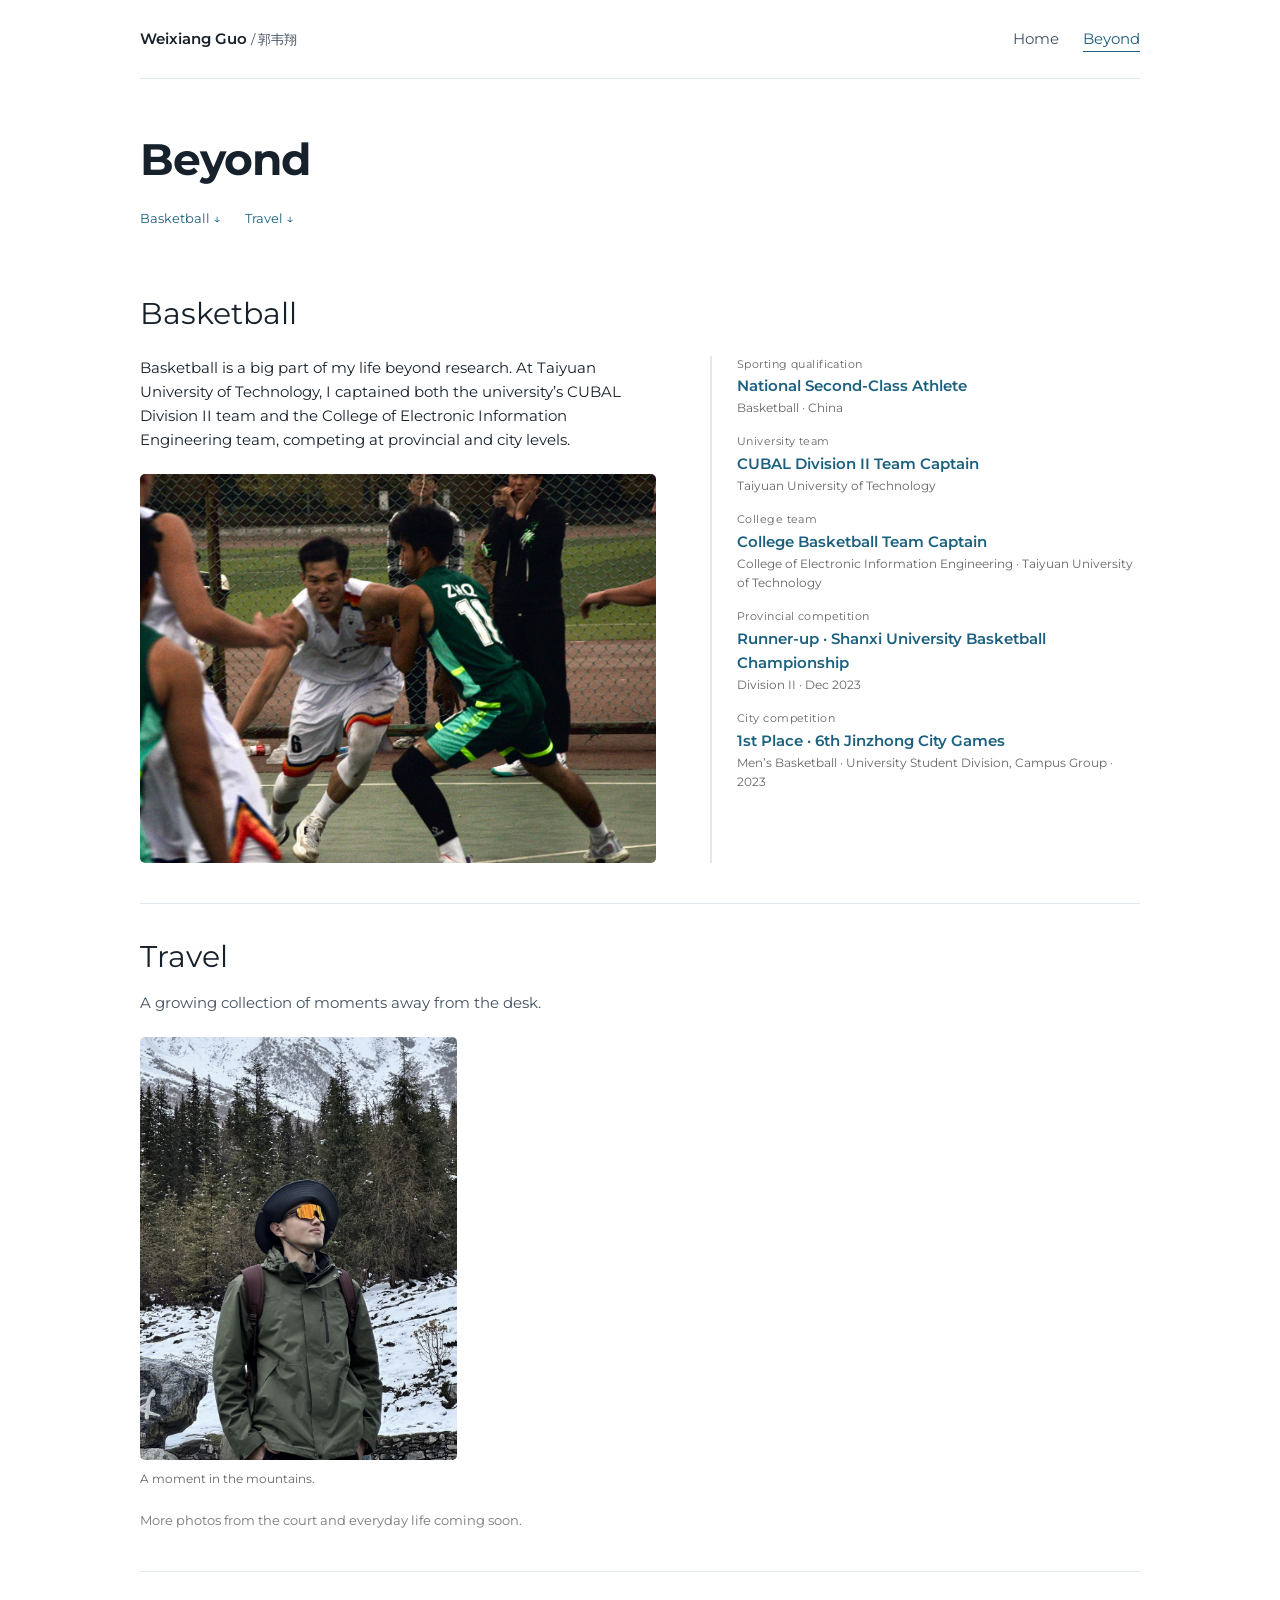
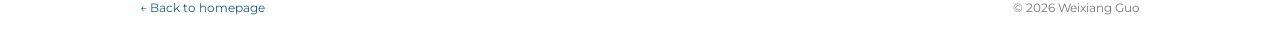
==== commit 3500a053: "Add basketball photo to Beyond page" ====
--- a/beyond.html
+++ b/beyond.html
@@ -9,7 +9,7 @@
   <title>Beyond | Weixiang Guo</title>
   <link rel="icon" href="assets/images/favicon.svg" type="image/svg+xml">
   <link rel="stylesheet" href="stylesheet.css?v=honors-top5-gray-20261006">
-  <link rel="stylesheet" href="beyond.css?v=heading-20261006">
+  <link rel="stylesheet" href="beyond.css?v=basketball-photo-20261006">
   <script src="interactions.js" defer></script>
 </head>
 <body class="beyond-page">
@@ -37,6 +37,11 @@
         <div class="basketball-layout">
           <div class="basketball-copy">
             <p>Basketball is a big part of my life beyond research. At Taiyuan University of Technology, I captained both the university’s CUBAL Division II team and the College of Electronic Information Engineering team, competing at provincial and city levels.</p>
+            <figure class="basketball-photo">
+              <a href="assets/images/beyond/basketball-game.jpg" data-figure data-caption="A moment on the basketball court." aria-label="Enlarge basketball photograph">
+                <img src="assets/images/beyond/basketball-game.jpg" alt="Players in white and green uniforms competing on an outdoor basketball court" width="2463" height="1857" loading="lazy">
+              </a>
+            </figure>
           </div>
           <dl class="basketball-highlights">
             <div><dt>Sporting qualification</dt><dd>National Second-Class Athlete <span>Basketball · China</span></dd></div>
--- a/beyond.css
+++ b/beyond.css
@@ -14,6 +14,9 @@
 .beyond-section h2 { margin: 0 0 20px; font-family: inherit; font-size: 30px; font-weight: 400; line-height: 1.5; }
 .basketball-layout { display: grid; grid-template-columns: 1.2fr 1fr; gap: 54px; }
 .basketball-copy p + p { margin-top: 14px; }
+.basketball-photo { margin-top: 22px; }
+.basketball-photo a { display: block; overflow: hidden; border-radius: 5px; }
+.basketball-photo img { width: 100%; height: auto; }
 .basketball-highlights { margin: 0; padding-left: 25px; border-left: 2px solid #e2e9ed; }
 .basketball-highlights div + div { margin-top: 16px; }
 .basketball-highlights dt { font-size: 11px; color: #666; letter-spacing: .04em; }
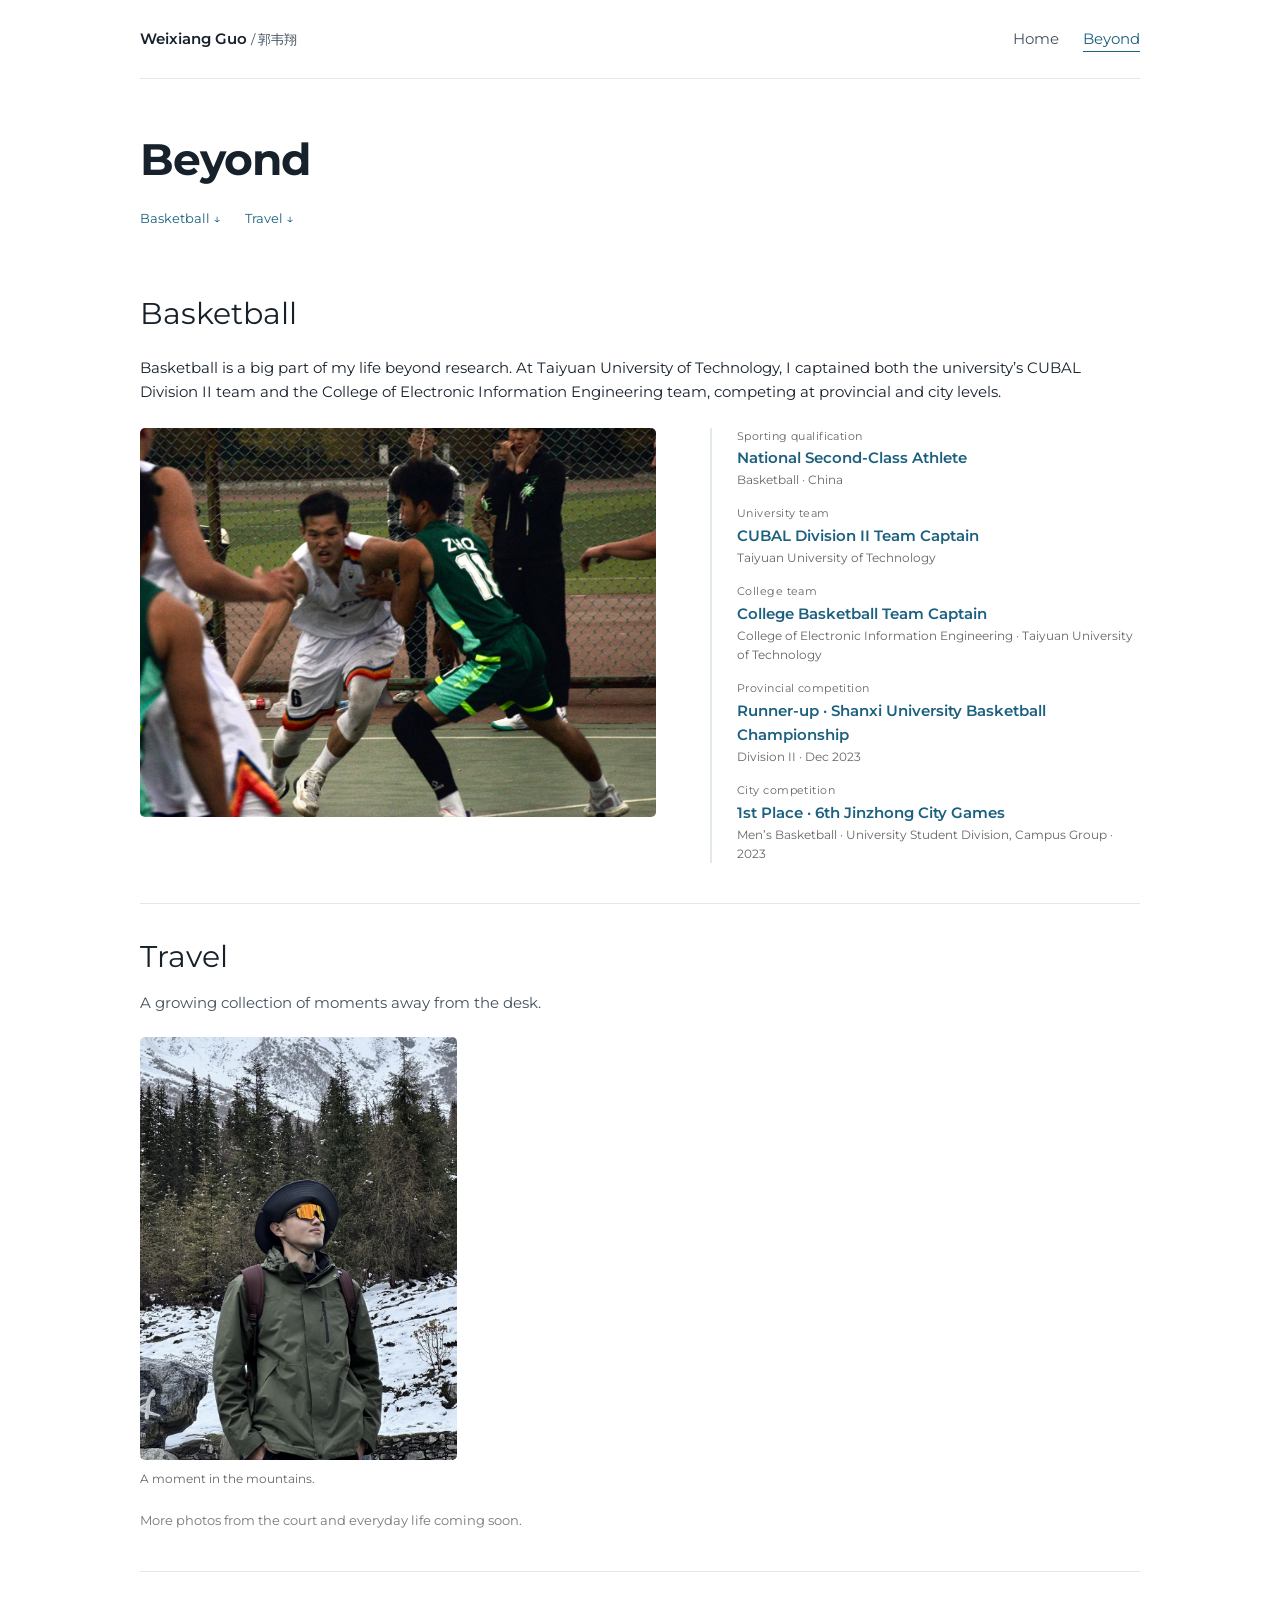
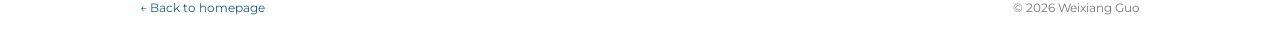
==== commit fbe3883a: "Place basketball introduction above photo and honors" ====
--- a/beyond.html
+++ b/beyond.html
@@ -9,7 +9,7 @@
   <title>Beyond | Weixiang Guo</title>
   <link rel="icon" href="assets/images/favicon.svg" type="image/svg+xml">
   <link rel="stylesheet" href="stylesheet.css?v=honors-top5-gray-20261006">
-  <link rel="stylesheet" href="beyond.css?v=basketball-photo-20261006">
+  <link rel="stylesheet" href="beyond.css?v=basketball-layout-20261006">
   <script src="interactions.js" defer></script>
 </head>
 <body class="beyond-page">
@@ -34,15 +34,13 @@
 
       <section id="basketball" class="beyond-section" aria-labelledby="basketball-title">
         <h2 id="basketball-title">Basketball</h2>
+        <p class="basketball-intro">Basketball is a big part of my life beyond research. At Taiyuan University of Technology, I captained both the university’s CUBAL Division II team and the College of Electronic Information Engineering team, competing at provincial and city levels.</p>
         <div class="basketball-layout">
-          <div class="basketball-copy">
-            <p>Basketball is a big part of my life beyond research. At Taiyuan University of Technology, I captained both the university’s CUBAL Division II team and the College of Electronic Information Engineering team, competing at provincial and city levels.</p>
             <figure class="basketball-photo">
               <a href="assets/images/beyond/basketball-game.jpg" data-figure data-caption="A moment on the basketball court." aria-label="Enlarge basketball photograph">
                 <img src="assets/images/beyond/basketball-game.jpg" alt="Players in white and green uniforms competing on an outdoor basketball court" width="2463" height="1857" loading="lazy">
               </a>
             </figure>
-          </div>
           <dl class="basketball-highlights">
             <div><dt>Sporting qualification</dt><dd>National Second-Class Athlete <span>Basketball · China</span></dd></div>
             <div><dt>University team</dt><dd>CUBAL Division II Team Captain <span>Taiyuan University of Technology</span></dd></div>
--- a/beyond.css
+++ b/beyond.css
@@ -13,8 +13,8 @@
 .beyond-section + .beyond-section { border-top: 1px solid var(--line); }
 .beyond-section h2 { margin: 0 0 20px; font-family: inherit; font-size: 30px; font-weight: 400; line-height: 1.5; }
 .basketball-layout { display: grid; grid-template-columns: 1.2fr 1fr; gap: 54px; }
-.basketball-copy p + p { margin-top: 14px; }
-.basketball-photo { margin-top: 22px; }
+.basketball-intro { margin: 0 0 24px; }
+.basketball-photo { margin: 0; }
 .basketball-photo a { display: block; overflow: hidden; border-radius: 5px; }
 .basketball-photo img { width: 100%; height: auto; }
 .basketball-highlights { margin: 0; padding-left: 25px; border-left: 2px solid #e2e9ed; }
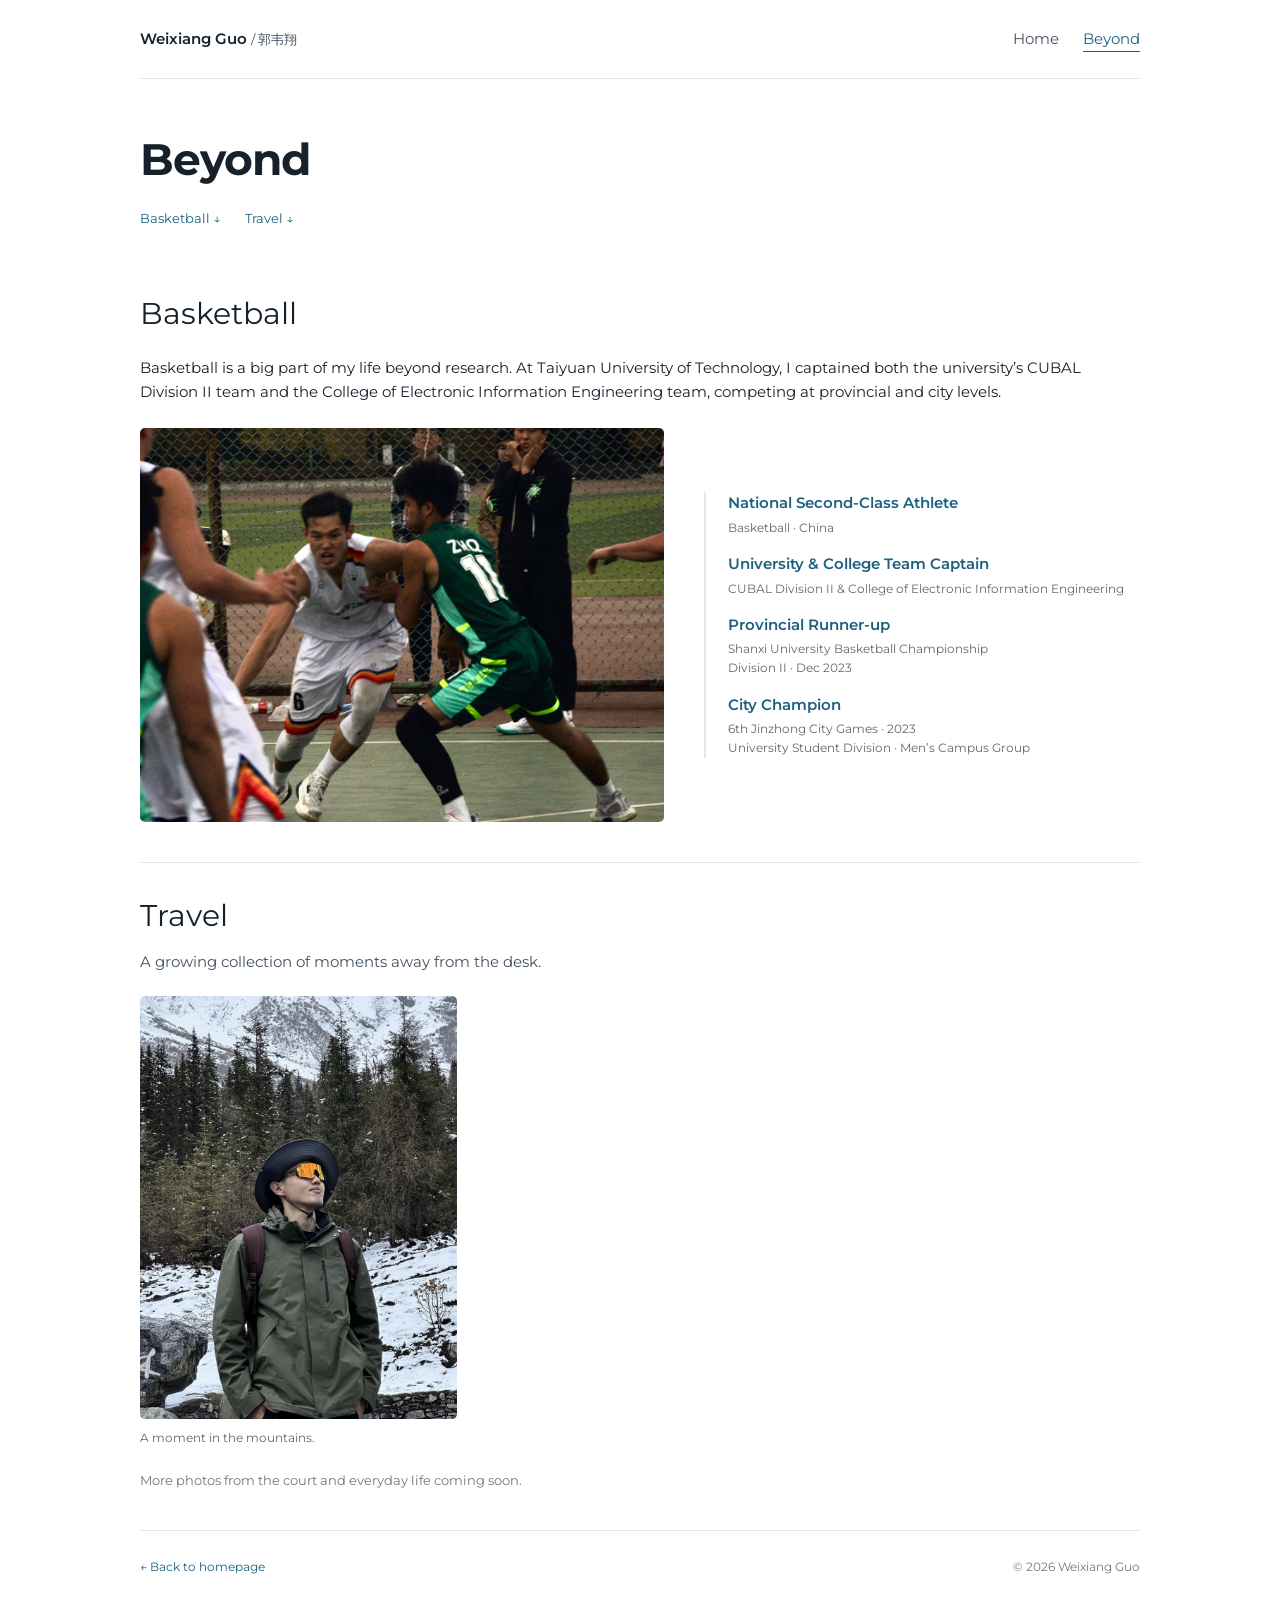
==== commit 7801517f: "Condense basketball highlights and balance photo layout" ====
--- a/beyond.html
+++ b/beyond.html
@@ -9,7 +9,7 @@
   <title>Beyond | Weixiang Guo</title>
   <link rel="icon" href="assets/images/favicon.svg" type="image/svg+xml">
   <link rel="stylesheet" href="stylesheet.css?v=honors-top5-gray-20261006">
-  <link rel="stylesheet" href="beyond.css?v=basketball-layout-20261006">
+  <link rel="stylesheet" href="beyond.css?v=basketball-compact-20261006">
   <script src="interactions.js" defer></script>
 </head>
 <body class="beyond-page">
@@ -42,11 +42,10 @@
               </a>
             </figure>
           <dl class="basketball-highlights">
-            <div><dt>Sporting qualification</dt><dd>National Second-Class Athlete <span>Basketball · China</span></dd></div>
-            <div><dt>University team</dt><dd>CUBAL Division II Team Captain <span>Taiyuan University of Technology</span></dd></div>
-            <div><dt>College team</dt><dd>College Basketball Team Captain <span>College of Electronic Information Engineering · Taiyuan University of Technology</span></dd></div>
-            <div><dt>Provincial competition</dt><dd>Runner-up · Shanxi University Basketball Championship <span>Division II · Dec 2023</span></dd></div>
-            <div><dt>City competition</dt><dd>1st Place · 6th Jinzhong City Games <span>Men’s Basketball · University Student Division, Campus Group · 2023</span></dd></div>
+            <div><dt>National Second-Class Athlete</dt><dd>Basketball · China</dd></div>
+            <div><dt>University &amp; College Team Captain</dt><dd>CUBAL Division II &amp; College of Electronic Information Engineering</dd></div>
+            <div><dt>Provincial Runner-up</dt><dd>Shanxi University Basketball Championship<br>Division II · Dec 2023</dd></div>
+            <div><dt>City Champion</dt><dd>6th Jinzhong City Games · 2023<br>University Student Division · Men’s Campus Group</dd></div>
           </dl>
         </div>
       </section>
--- a/beyond.css
+++ b/beyond.css
@@ -12,16 +12,15 @@
 .beyond-section { padding: 30px 0 40px; scroll-margin-top: 24px; }
 .beyond-section + .beyond-section { border-top: 1px solid var(--line); }
 .beyond-section h2 { margin: 0 0 20px; font-family: inherit; font-size: 30px; font-weight: 400; line-height: 1.5; }
-.basketball-layout { display: grid; grid-template-columns: 1.2fr 1fr; gap: 54px; }
+.basketball-layout { display: grid; grid-template-columns: 1.2fr 1fr; gap: 40px; align-items: center; }
 .basketball-intro { margin: 0 0 24px; }
 .basketball-photo { margin: 0; }
 .basketball-photo a { display: block; overflow: hidden; border-radius: 5px; }
 .basketball-photo img { width: 100%; height: auto; }
-.basketball-highlights { margin: 0; padding-left: 25px; border-left: 2px solid #e2e9ed; }
+.basketball-highlights { margin: 0; padding-left: 22px; border-left: 2px solid #e2e9ed; }
 .basketball-highlights div + div { margin-top: 16px; }
-.basketball-highlights dt { font-size: 11px; color: #666; letter-spacing: .04em; }
-.basketball-highlights dd { margin: 1px 0 0; font-size: 15px; font-weight: 600; color: var(--link-color); }
-.basketball-highlights dd span { display: block; font-size: 12px; line-height: 1.6; font-weight: 400; color: #666; }
+.basketball-highlights dt { font-size: 15px; font-weight: 600; line-height: 1.5; color: var(--link-color); }
+.basketball-highlights dd { margin: 3px 0 0; font-size: 12px; line-height: 1.6; font-weight: 400; color: #666; }
 .moments-intro { color: var(--text-secondary); margin: -8px 0 22px; }
 .moments-grid { display: grid; grid-template-columns: repeat(3, minmax(0, 1fr)); gap: 24px; }
 .moment { min-width: 0; }
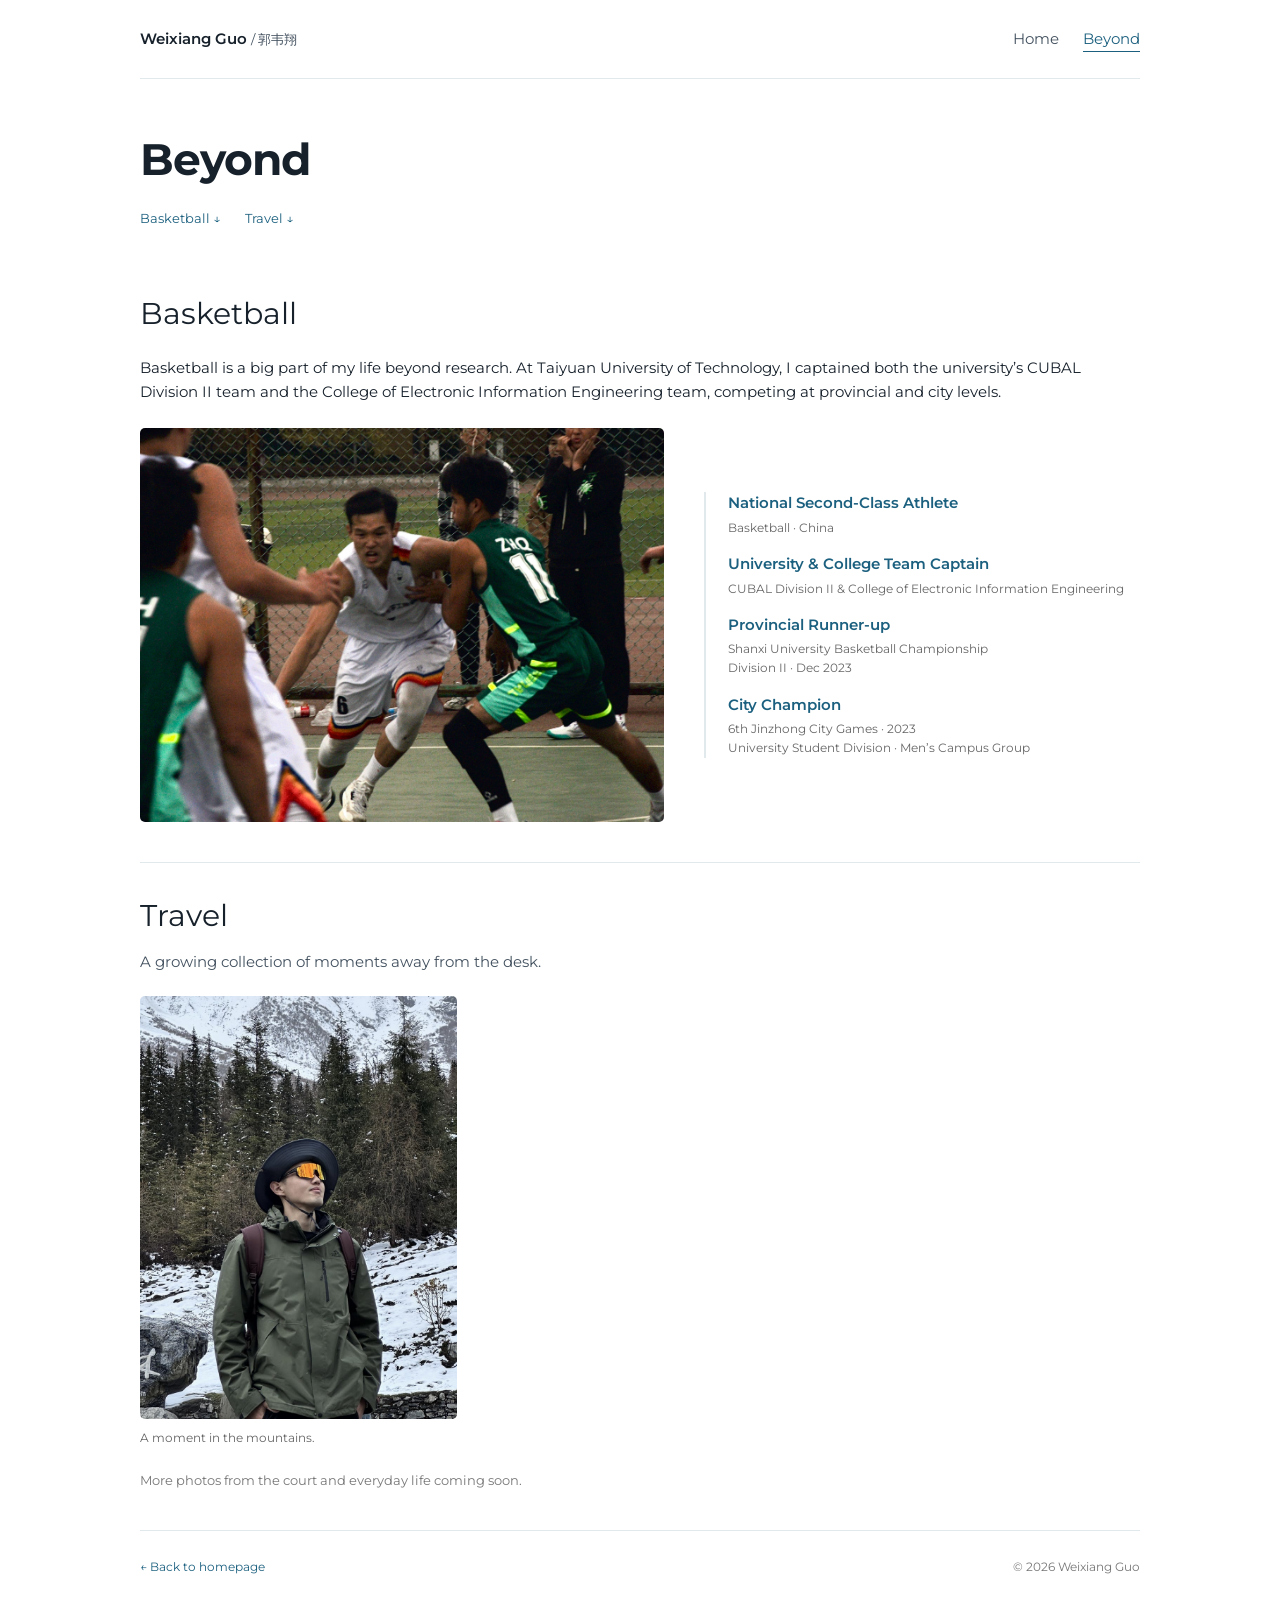
==== commit 7f543443: "Replace basketball photograph with newly uploaded version" ====
--- a/beyond.html
+++ b/beyond.html
@@ -37,8 +37,8 @@
         <p class="basketball-intro">Basketball is a big part of my life beyond research. At Taiyuan University of Technology, I captained both the university’s CUBAL Division II team and the College of Electronic Information Engineering team, competing at provincial and city levels.</p>
         <div class="basketball-layout">
             <figure class="basketball-photo">
-              <a href="assets/images/beyond/basketball-game.jpg" data-figure data-caption="A moment on the basketball court." aria-label="Enlarge basketball photograph">
-                <img src="assets/images/beyond/basketball-game.jpg" alt="Players in white and green uniforms competing on an outdoor basketball court" width="2463" height="1857" loading="lazy">
+              <a href="assets/images/beyond/basketball-game.jpg?v=cbcb82e1" data-figure data-caption="A moment on the basketball court." aria-label="Enlarge basketball photograph">
+                <img src="assets/images/beyond/basketball-game.jpg?v=cbcb82e1" alt="Players in white and green uniforms competing on an outdoor basketball court" width="2384" height="1797" loading="lazy">
               </a>
             </figure>
           <dl class="basketball-highlights">
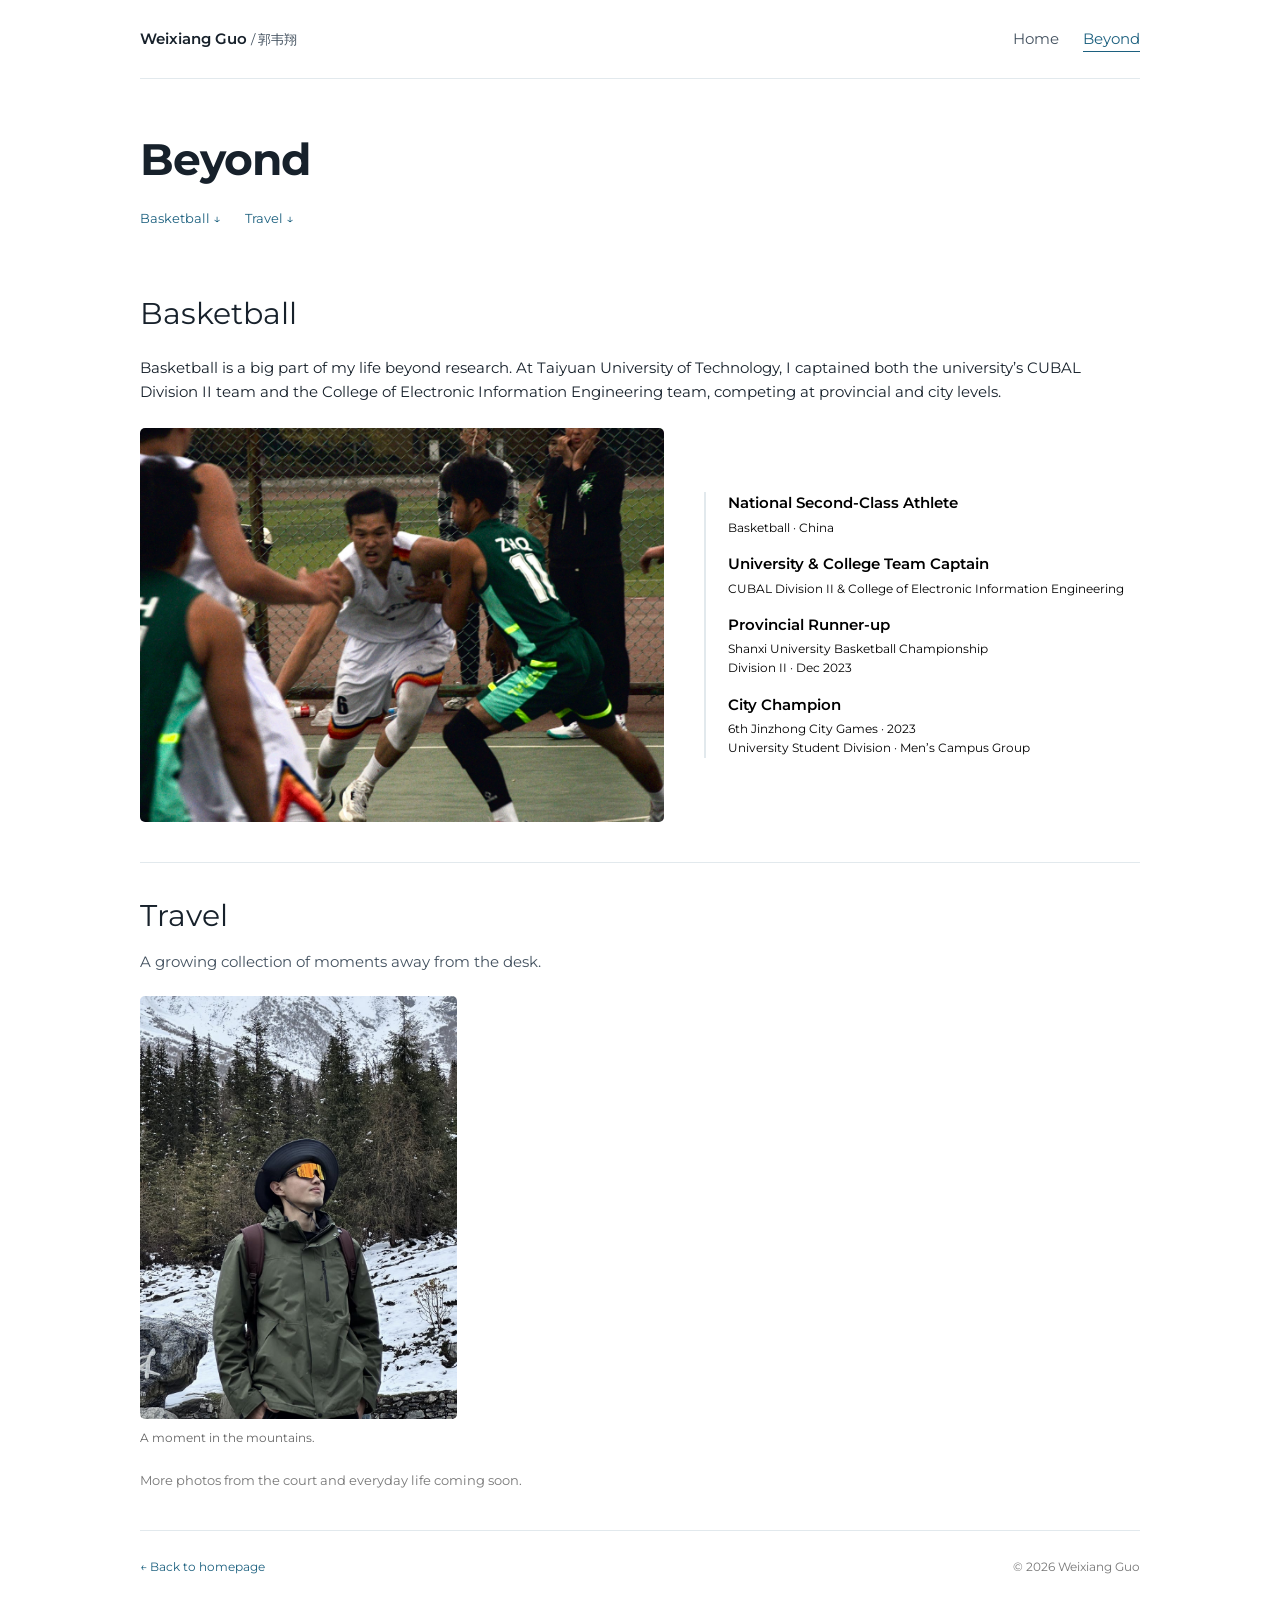
==== commit 8464d50e: "Use black text for basketball highlights" ====
--- a/beyond.html
+++ b/beyond.html
@@ -9,7 +9,7 @@
   <title>Beyond | Weixiang Guo</title>
   <link rel="icon" href="assets/images/favicon.svg" type="image/svg+xml">
   <link rel="stylesheet" href="stylesheet.css?v=honors-top5-gray-20261006">
-  <link rel="stylesheet" href="beyond.css?v=basketball-compact-20261006">
+  <link rel="stylesheet" href="beyond.css?v=basketball-black-20261006">
   <script src="interactions.js" defer></script>
 </head>
 <body class="beyond-page">
--- a/beyond.css
+++ b/beyond.css
@@ -19,8 +19,8 @@
 .basketball-photo img { width: 100%; height: auto; }
 .basketball-highlights { margin: 0; padding-left: 22px; border-left: 2px solid #e2e9ed; }
 .basketball-highlights div + div { margin-top: 16px; }
-.basketball-highlights dt { font-size: 15px; font-weight: 600; line-height: 1.5; color: var(--link-color); }
-.basketball-highlights dd { margin: 3px 0 0; font-size: 12px; line-height: 1.6; font-weight: 400; color: #666; }
+.basketball-highlights dt { font-size: 15px; font-weight: 600; line-height: 1.5; color: #000; }
+.basketball-highlights dd { margin: 3px 0 0; font-size: 12px; line-height: 1.6; font-weight: 400; color: #000; }
 .moments-intro { color: var(--text-secondary); margin: -8px 0 22px; }
 .moments-grid { display: grid; grid-template-columns: repeat(3, minmax(0, 1fr)); gap: 24px; }
 .moment { min-width: 0; }
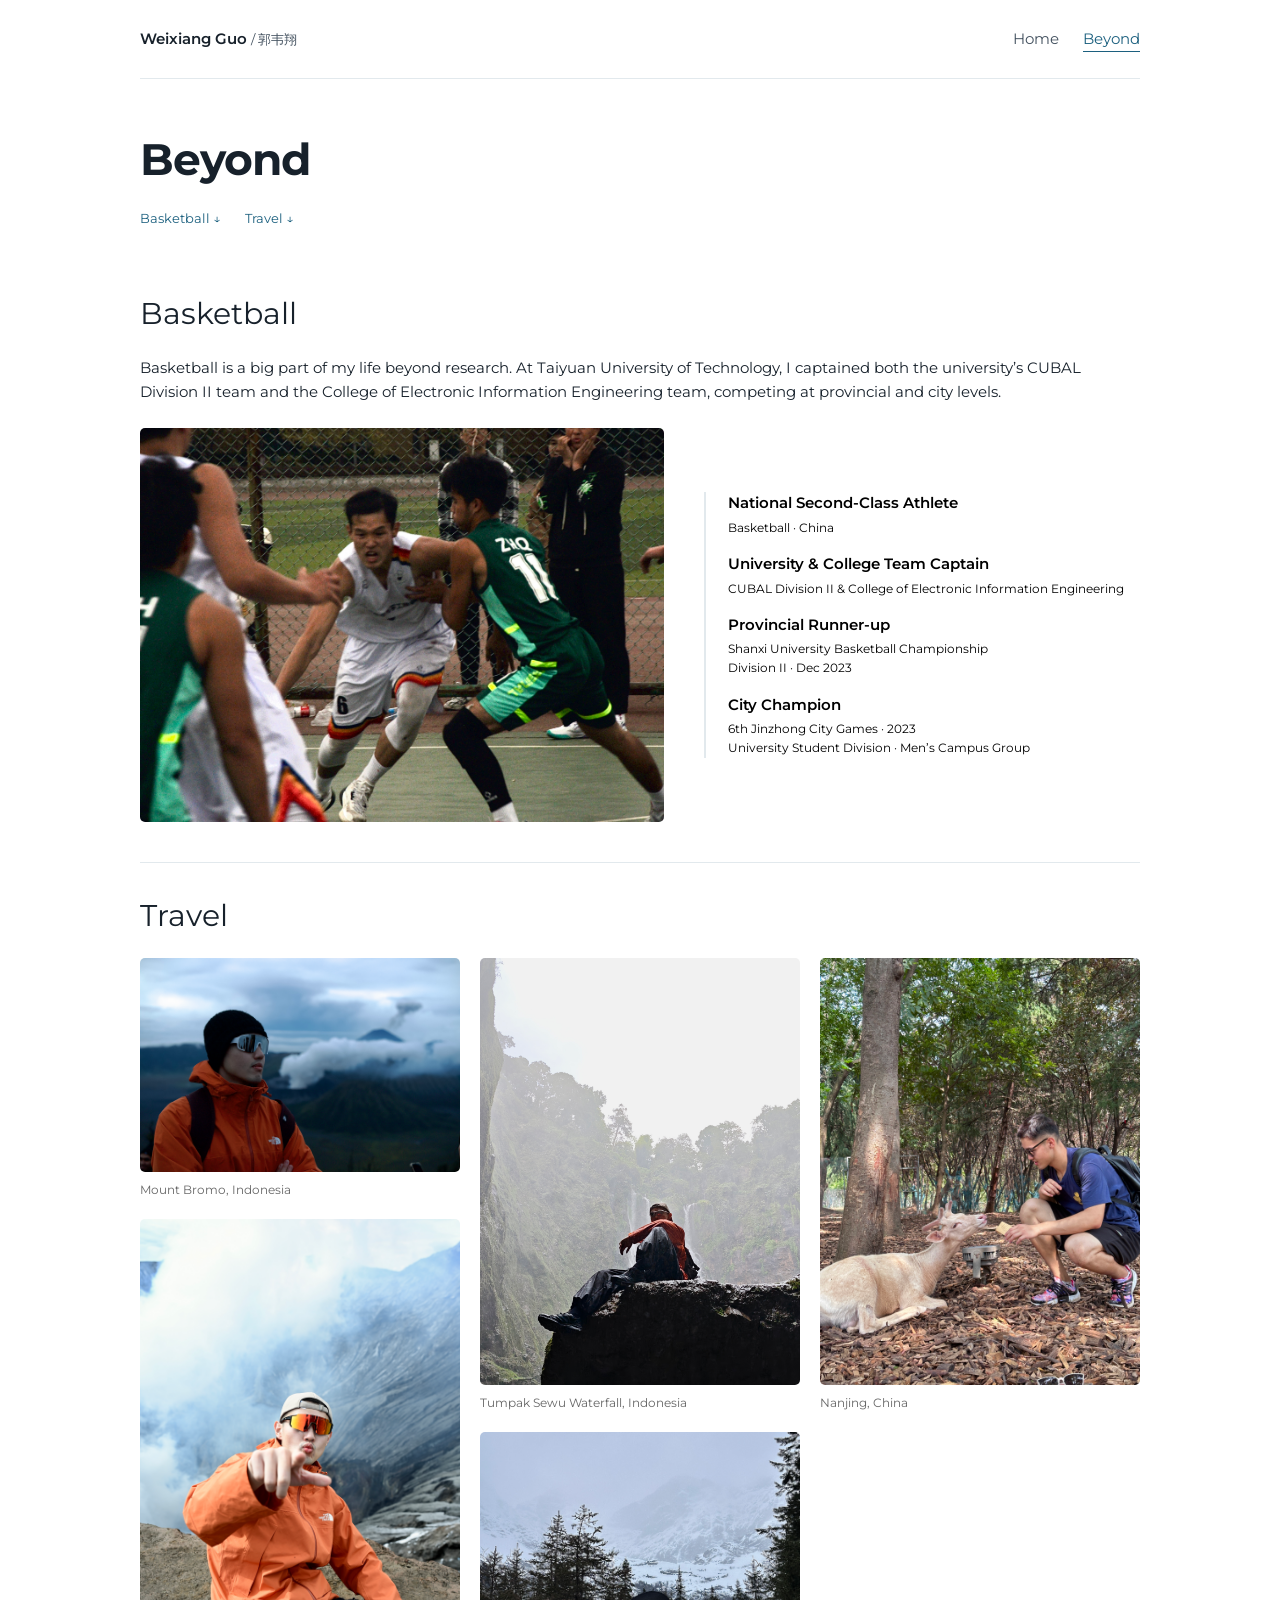
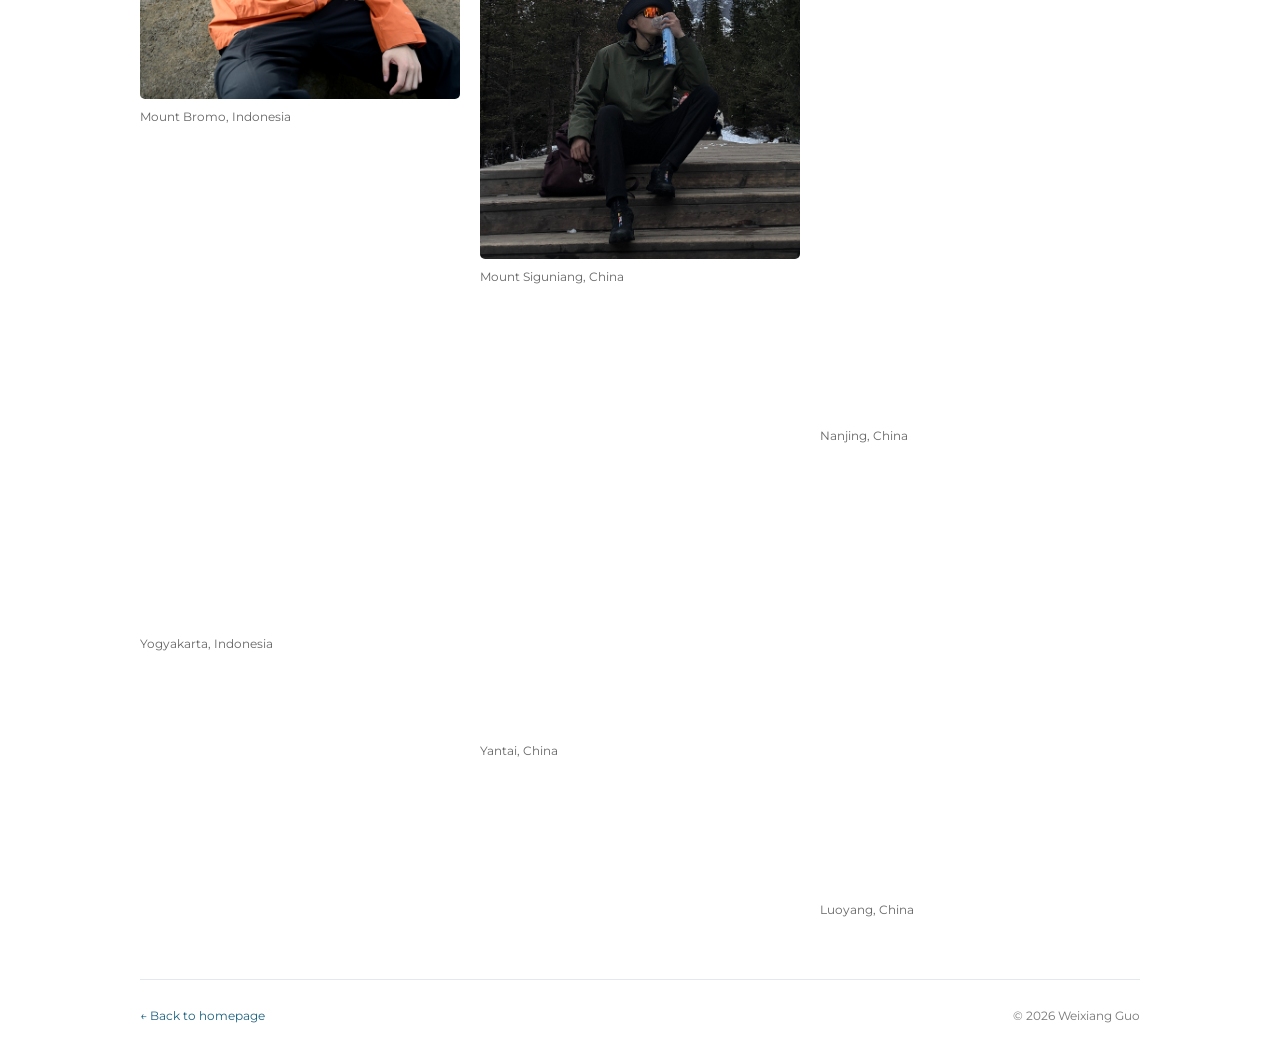
==== commit 47d5445d: "Add travel photo gallery with location captions" ====
--- a/beyond.html
+++ b/beyond.html
@@ -9,7 +9,7 @@
   <title>Beyond | Weixiang Guo</title>
   <link rel="icon" href="assets/images/favicon.svg" type="image/svg+xml">
   <link rel="stylesheet" href="stylesheet.css?v=honors-top5-gray-20261006">
-  <link rel="stylesheet" href="beyond.css?v=basketball-black-20261006">
+  <link rel="stylesheet" href="beyond.css?v=travel-gallery-20261006">
   <script src="interactions.js" defer></script>
 </head>
 <body class="beyond-page">
@@ -52,17 +52,62 @@
 
       <section id="moments" class="beyond-section" aria-labelledby="moments-title">
         <h2 id="moments-title">Travel</h2>
-        <p class="moments-intro">A growing collection of moments away from the desk.</p>
         <div class="moments-grid">
-          <!-- Add only owner-approved photos here. Keep accurate alt text and captions. -->
           <figure class="moment">
-            <a href="assets/images/weixiang-mountain-v2.jpg" data-figure data-caption="A moment in the mountains." aria-label="Enlarge mountain photograph">
-              <img src="assets/images/weixiang-mountain-v2.jpg" alt="Weixiang Guo standing in a snow-covered mountain landscape" width="900" height="1200" loading="lazy">
+            <a href="assets/images/beyond/travel/bromo-landscape.jpg" data-figure data-caption="Mount Bromo, Indonesia" aria-label="Enlarge photograph: Mount Bromo, Indonesia">
+              <img src="assets/images/beyond/travel/bromo-landscape.jpg" alt="Weixiang Guo with clouds over the volcanic landscape at Mount Bromo" width="5568" height="3712" loading="lazy" decoding="async">
             </a>
-            <figcaption>A moment in the mountains.</figcaption>
+            <figcaption>Mount Bromo, Indonesia</figcaption>
+          </figure>
+          <figure class="moment">
+            <a href="assets/images/beyond/travel/bromo-crater.jpg" data-figure data-caption="Mount Bromo, Indonesia" aria-label="Enlarge photograph: Mount Bromo, Indonesia">
+              <img src="assets/images/beyond/travel/bromo-crater.jpg" alt="Weixiang Guo beside the crater at Mount Bromo" width="5504" height="8256" loading="lazy" decoding="async">
+            </a>
+            <figcaption>Mount Bromo, Indonesia</figcaption>
+          </figure>
+          <figure class="moment">
+            <a href="assets/images/beyond/travel/yogyakarta.jpg" data-figure data-caption="Yogyakarta, Indonesia" aria-label="Enlarge photograph: Yogyakarta, Indonesia">
+              <img src="assets/images/beyond/travel/yogyakarta.jpg" alt="Weixiang Guo among stone temples in Yogyakarta" width="5504" height="8256" loading="lazy" decoding="async">
+            </a>
+            <figcaption>Yogyakarta, Indonesia</figcaption>
+          </figure>
+          <figure class="moment">
+            <a href="assets/images/beyond/travel/tumpak-sewu.jpg" data-figure data-caption="Tumpak Sewu Waterfall, Indonesia" aria-label="Enlarge photograph: Tumpak Sewu Waterfall, Indonesia">
+              <img src="assets/images/beyond/travel/tumpak-sewu.jpg" alt="Weixiang Guo beside waterfalls surrounded by mist and green cliffs" width="2264" height="3019" loading="lazy" decoding="async">
+            </a>
+            <figcaption>Tumpak Sewu Waterfall, Indonesia</figcaption>
+          </figure>
+          <figure class="moment">
+            <a href="assets/images/beyond/travel/mount-siguniang.jpg" data-figure data-caption="Mount Siguniang, China" aria-label="Enlarge photograph: Mount Siguniang, China">
+              <img src="assets/images/beyond/travel/mount-siguniang.jpg" alt="Weixiang Guo resting in a snowy mountain landscape at Mount Siguniang" width="2741" height="3655" loading="lazy" decoding="async">
+            </a>
+            <figcaption>Mount Siguniang, China</figcaption>
+          </figure>
+          <figure class="moment">
+            <a href="assets/images/beyond/travel/yantai.jpg" data-figure data-caption="Yantai, China" aria-label="Enlarge photograph: Yantai, China">
+              <img src="assets/images/beyond/travel/yantai.jpg" alt="Weixiang Guo on the rocky coast in Yantai" width="3024" height="4032" loading="lazy" decoding="async">
+            </a>
+            <figcaption>Yantai, China</figcaption>
+          </figure>
+          <figure class="moment">
+            <a href="assets/images/beyond/travel/nanjing-deer.jpg" data-figure data-caption="Nanjing, China" aria-label="Enlarge photograph: Nanjing, China">
+              <img src="assets/images/beyond/travel/nanjing-deer.jpg" alt="Weixiang Guo beside a white deer in Nanjing" width="3024" height="4032" loading="lazy" decoding="async">
+            </a>
+            <figcaption>Nanjing, China</figcaption>
+          </figure>
+          <figure class="moment">
+            <a href="assets/images/beyond/travel/nanjing-street.jpg" data-figure data-caption="Nanjing, China" aria-label="Enlarge photograph: Nanjing, China">
+              <img src="assets/images/beyond/travel/nanjing-street.jpg" alt="Weixiang Guo on a tree-lined street in Nanjing" width="2109" height="3864" loading="lazy" decoding="async">
+            </a>
+            <figcaption>Nanjing, China</figcaption>
+          </figure>
+          <figure class="moment">
+            <a href="assets/images/beyond/travel/luoyang.jpg" data-figure data-caption="Luoyang, China" aria-label="Enlarge photograph: Luoyang, China">
+              <img src="assets/images/beyond/travel/luoyang.jpg" alt="Weixiang Guo beside a river with stone carvings across the water in Luoyang" width="3024" height="4032" loading="lazy" decoding="async">
+            </a>
+            <figcaption>Luoyang, China</figcaption>
           </figure>
         </div>
-        <p class="moments-note">More photos from the court and everyday life coming soon.</p>
       </section>
     </main>
 
--- a/beyond.css
+++ b/beyond.css
@@ -21,13 +21,11 @@
 .basketball-highlights div + div { margin-top: 16px; }
 .basketball-highlights dt { font-size: 15px; font-weight: 600; line-height: 1.5; color: #000; }
 .basketball-highlights dd { margin: 3px 0 0; font-size: 12px; line-height: 1.6; font-weight: 400; color: #000; }
-.moments-intro { color: var(--text-secondary); margin: -8px 0 22px; }
-.moments-grid { display: grid; grid-template-columns: repeat(3, minmax(0, 1fr)); gap: 24px; }
-.moment { min-width: 0; }
+.moments-grid { columns: 3; column-gap: 20px; }
+.moment { display: inline-block; width: 100%; margin: 0 0 20px; break-inside: avoid; vertical-align: top; }
 .moment a { display: block; border-radius: 5px; overflow: hidden; }
 .moment img { width: 100%; height: auto; }
-.moment figcaption { margin-top: 9px; color: #666; font-size: 12px; }
-.moments-note { margin-top: 22px; color: #777; font-size: 13px; }
+.moment figcaption { margin-top: 8px; color: #666; font-size: 12px; font-weight: 400; }
 .beyond-footer { display: flex; justify-content: space-between; flex-wrap: wrap; gap: 12px; padding: 26px 0 32px; border-top: 1px solid var(--line); font-size: 12px; color: #777; }
 @media (max-width: 700px) {
   .beyond-shell { width: calc(100% - 36px); }
@@ -37,11 +35,11 @@
   .beyond-intro { padding-top: 40px; }
   .basketball-layout { grid-template-columns: 1fr; gap: 24px; }
   .basketball-highlights { padding-left: 18px; }
-  .moments-grid { grid-template-columns: repeat(2, minmax(0, 1fr)); gap: 18px; }
+  .moments-grid { columns: 2; column-gap: 18px; }
 }
 @media (max-width: 640px) {
   .beyond-section h2 { font-size: 1.6rem; }
 }
-@media (max-width: 440px) {
-  .moments-grid { grid-template-columns: 1fr; }
+@media (max-width: 520px) {
+  .moments-grid { columns: 1; }
 }
